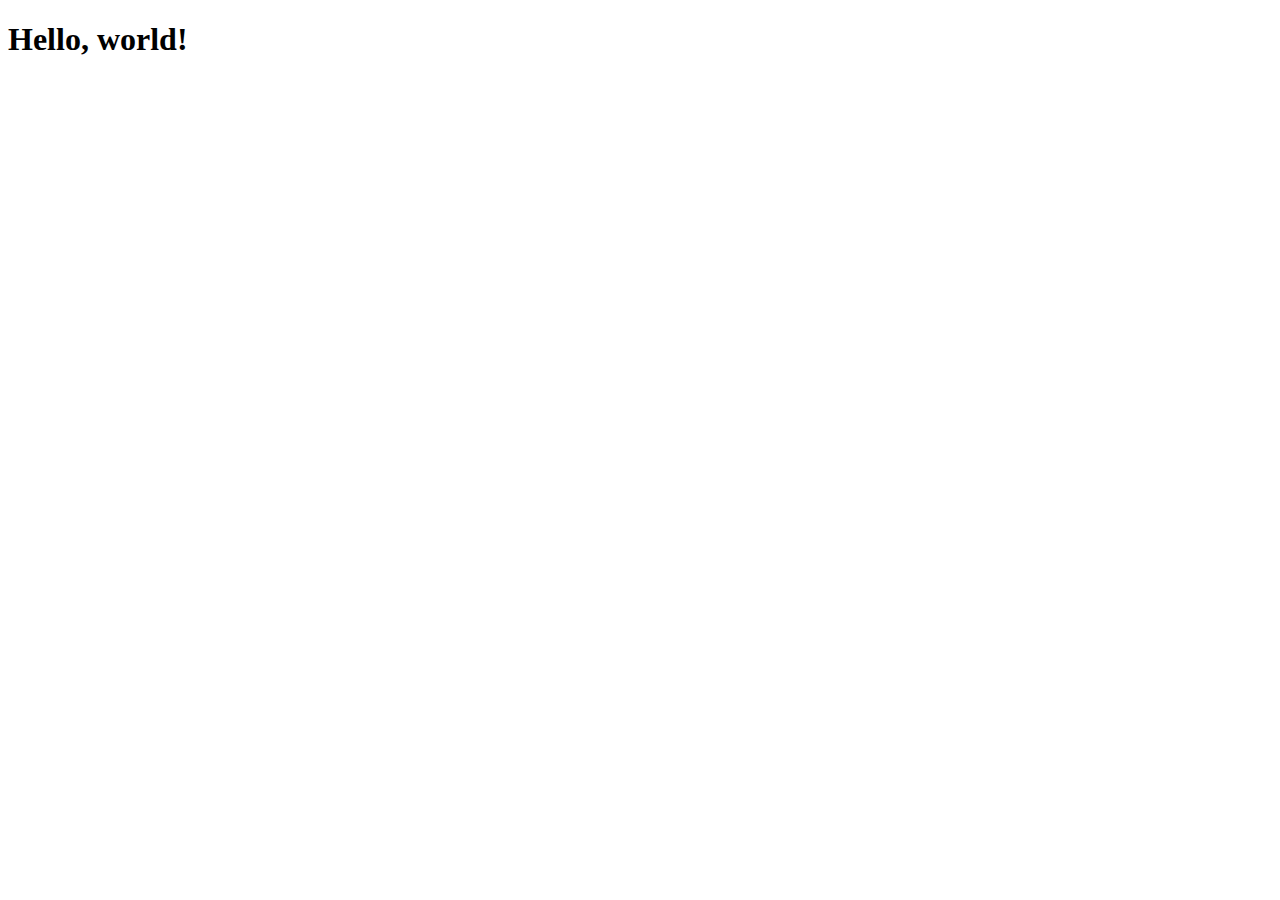
==== index.html @ a533c48c "code" ====
<!doctype html>
<html lang="en">
  <head>
    <meta charset="utf-8">
    <meta name="viewport" content="width=device-width, initial-scale=1">
    <title>Hello</title>
  </head>
  <body>
    <h1>Hello, world!</h1>
  </body>
</html>
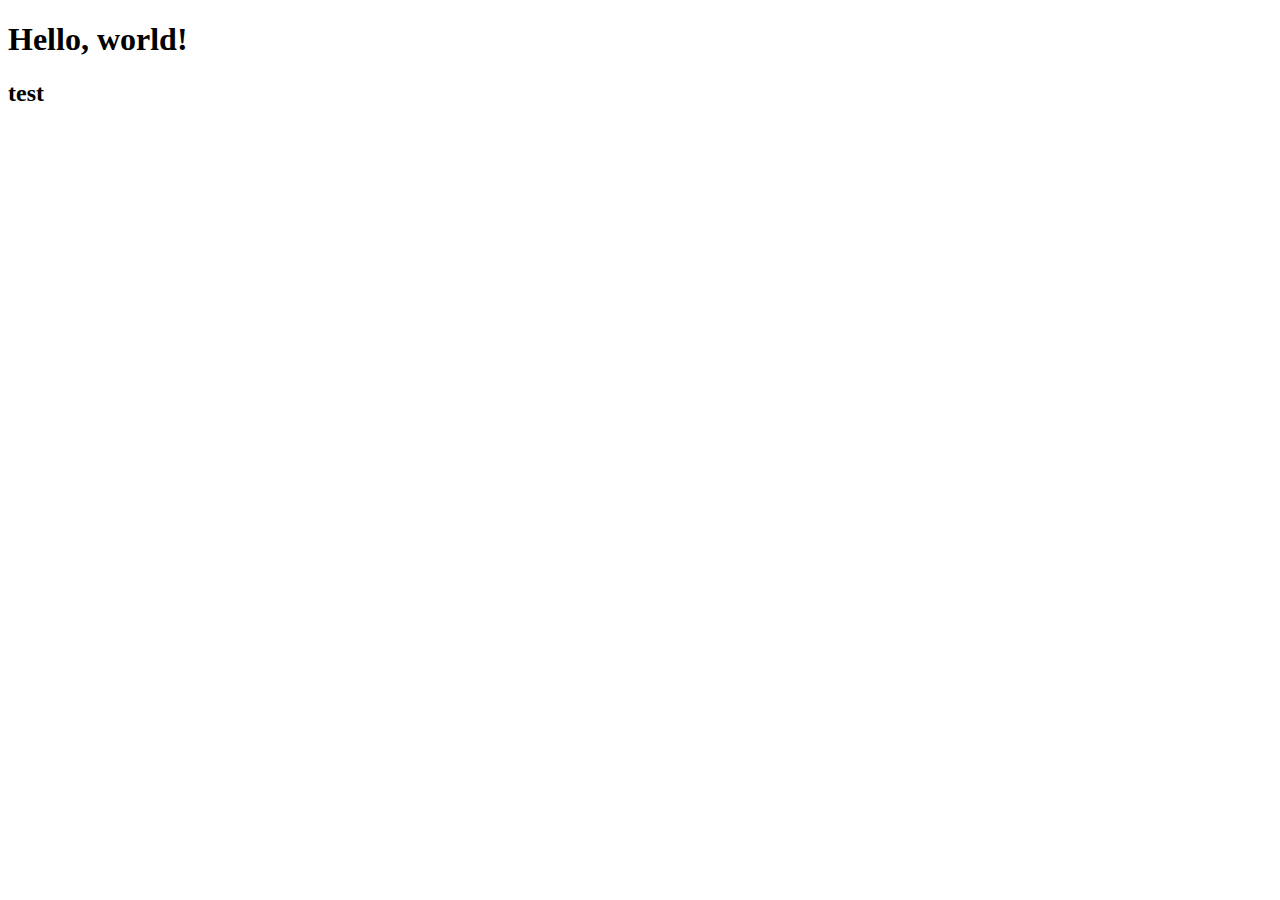
==== commit 1024c10b: "test" ====
--- a/index.html
+++ b/index.html
@@ -1,4 +1,4 @@
-<!doctype html>
+<!DOCTYPE html>
 <html lang="en">
   <head>
     <meta charset="utf-8">
@@ -7,5 +7,6 @@
   </head>
   <body>
     <h1>Hello, world!</h1>
+    <h2>test</h2>
   </body>
 </html>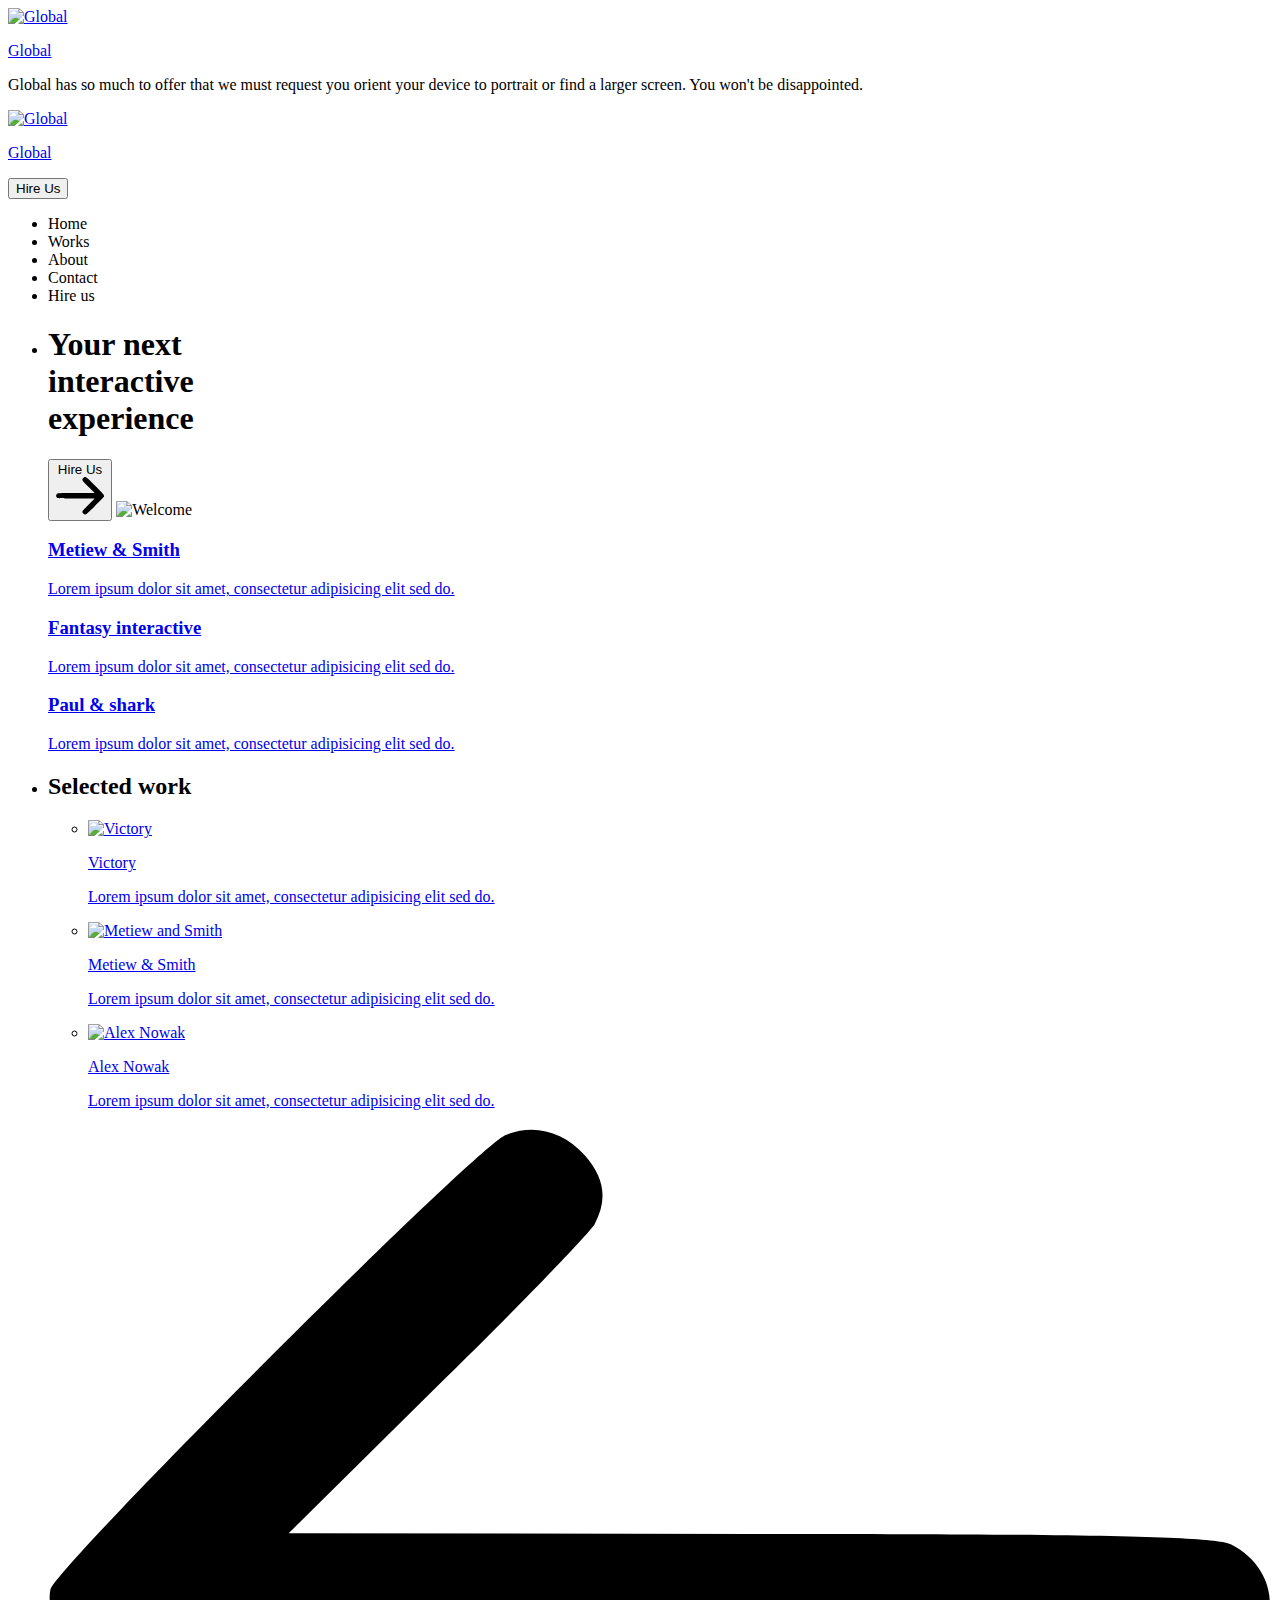
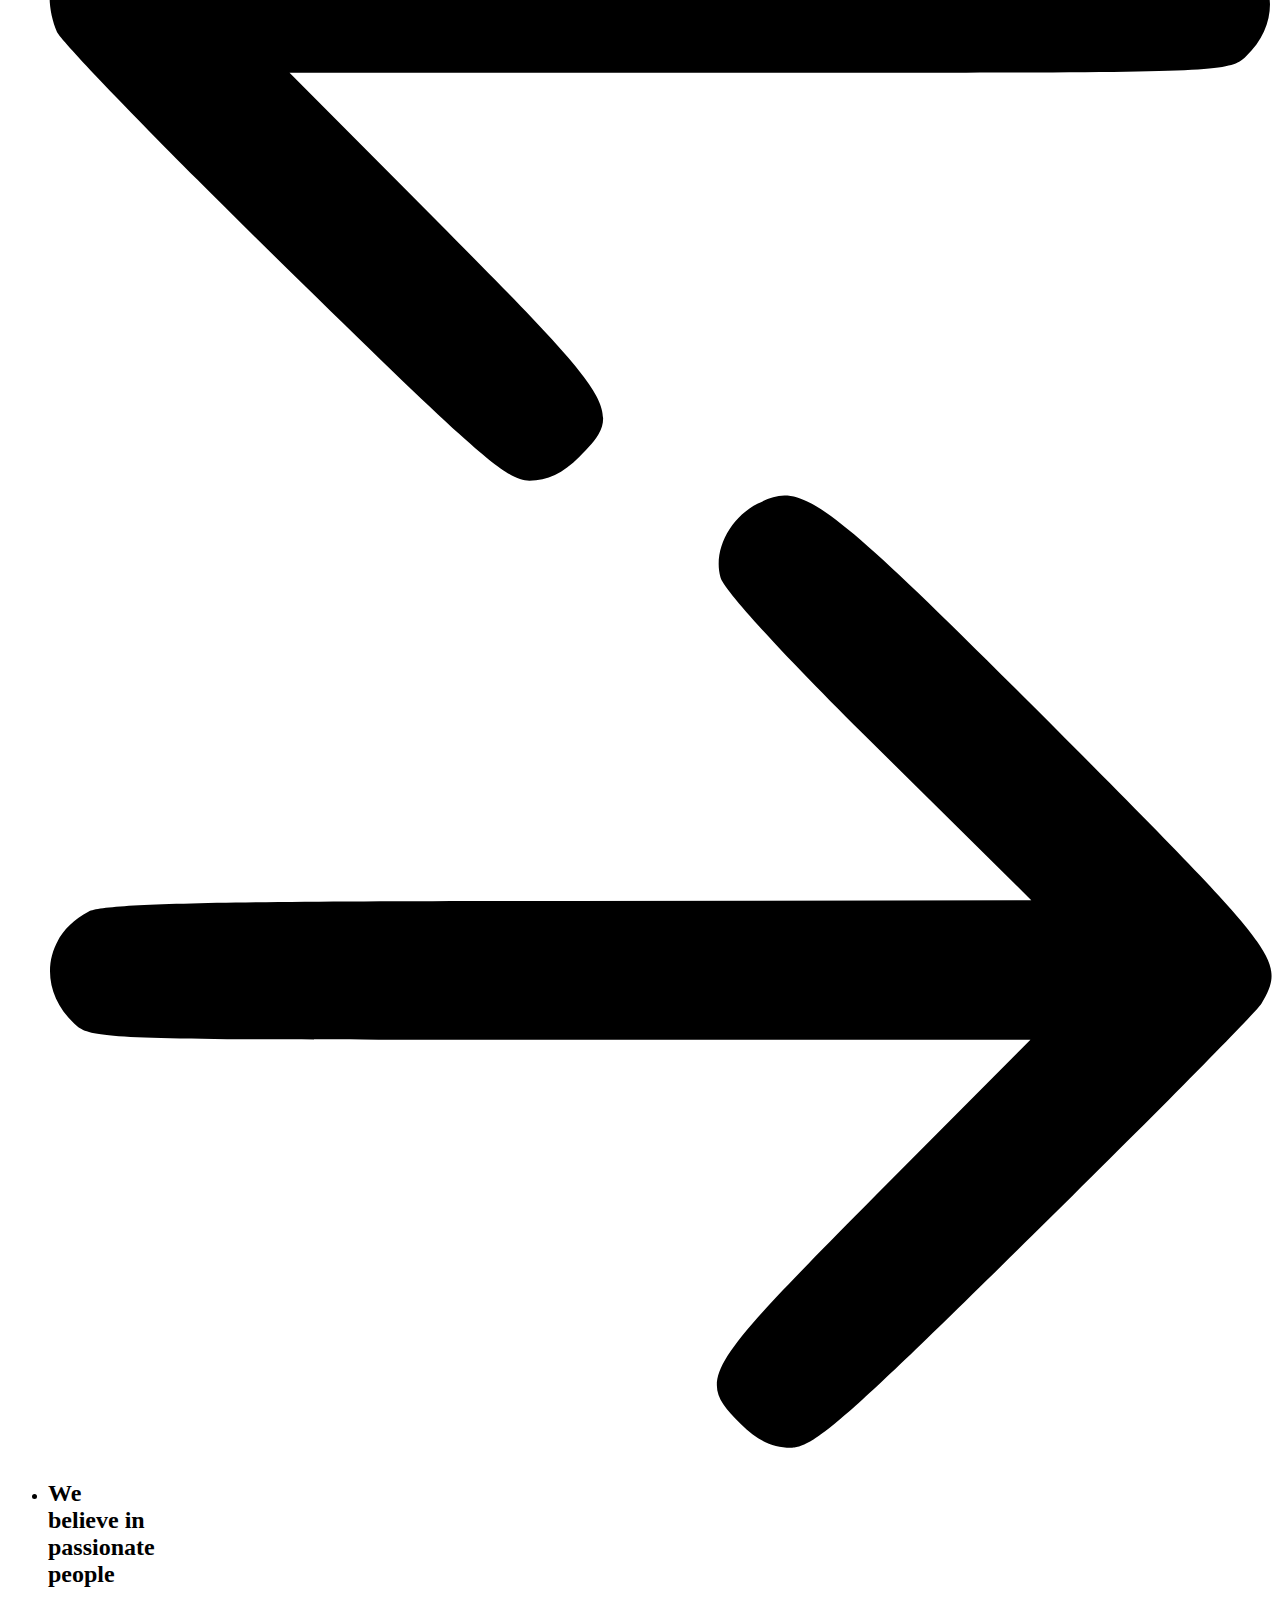
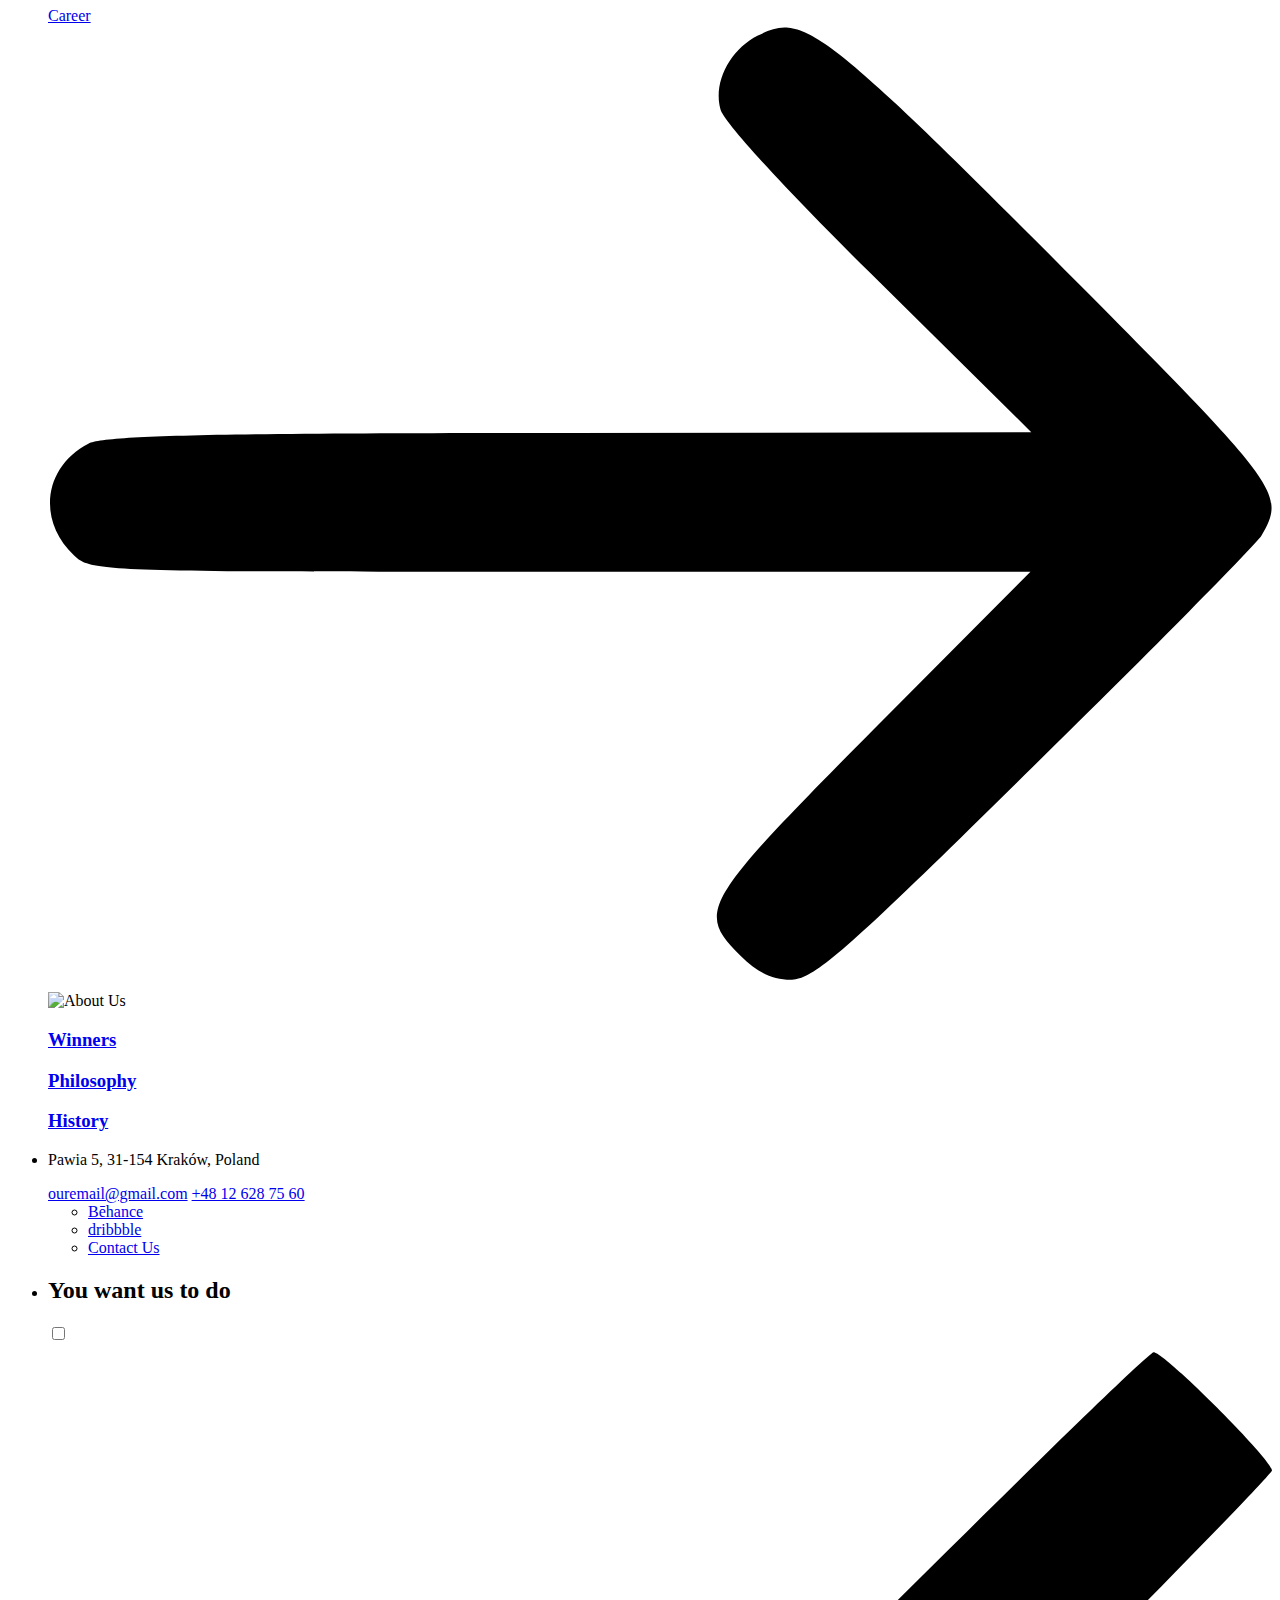
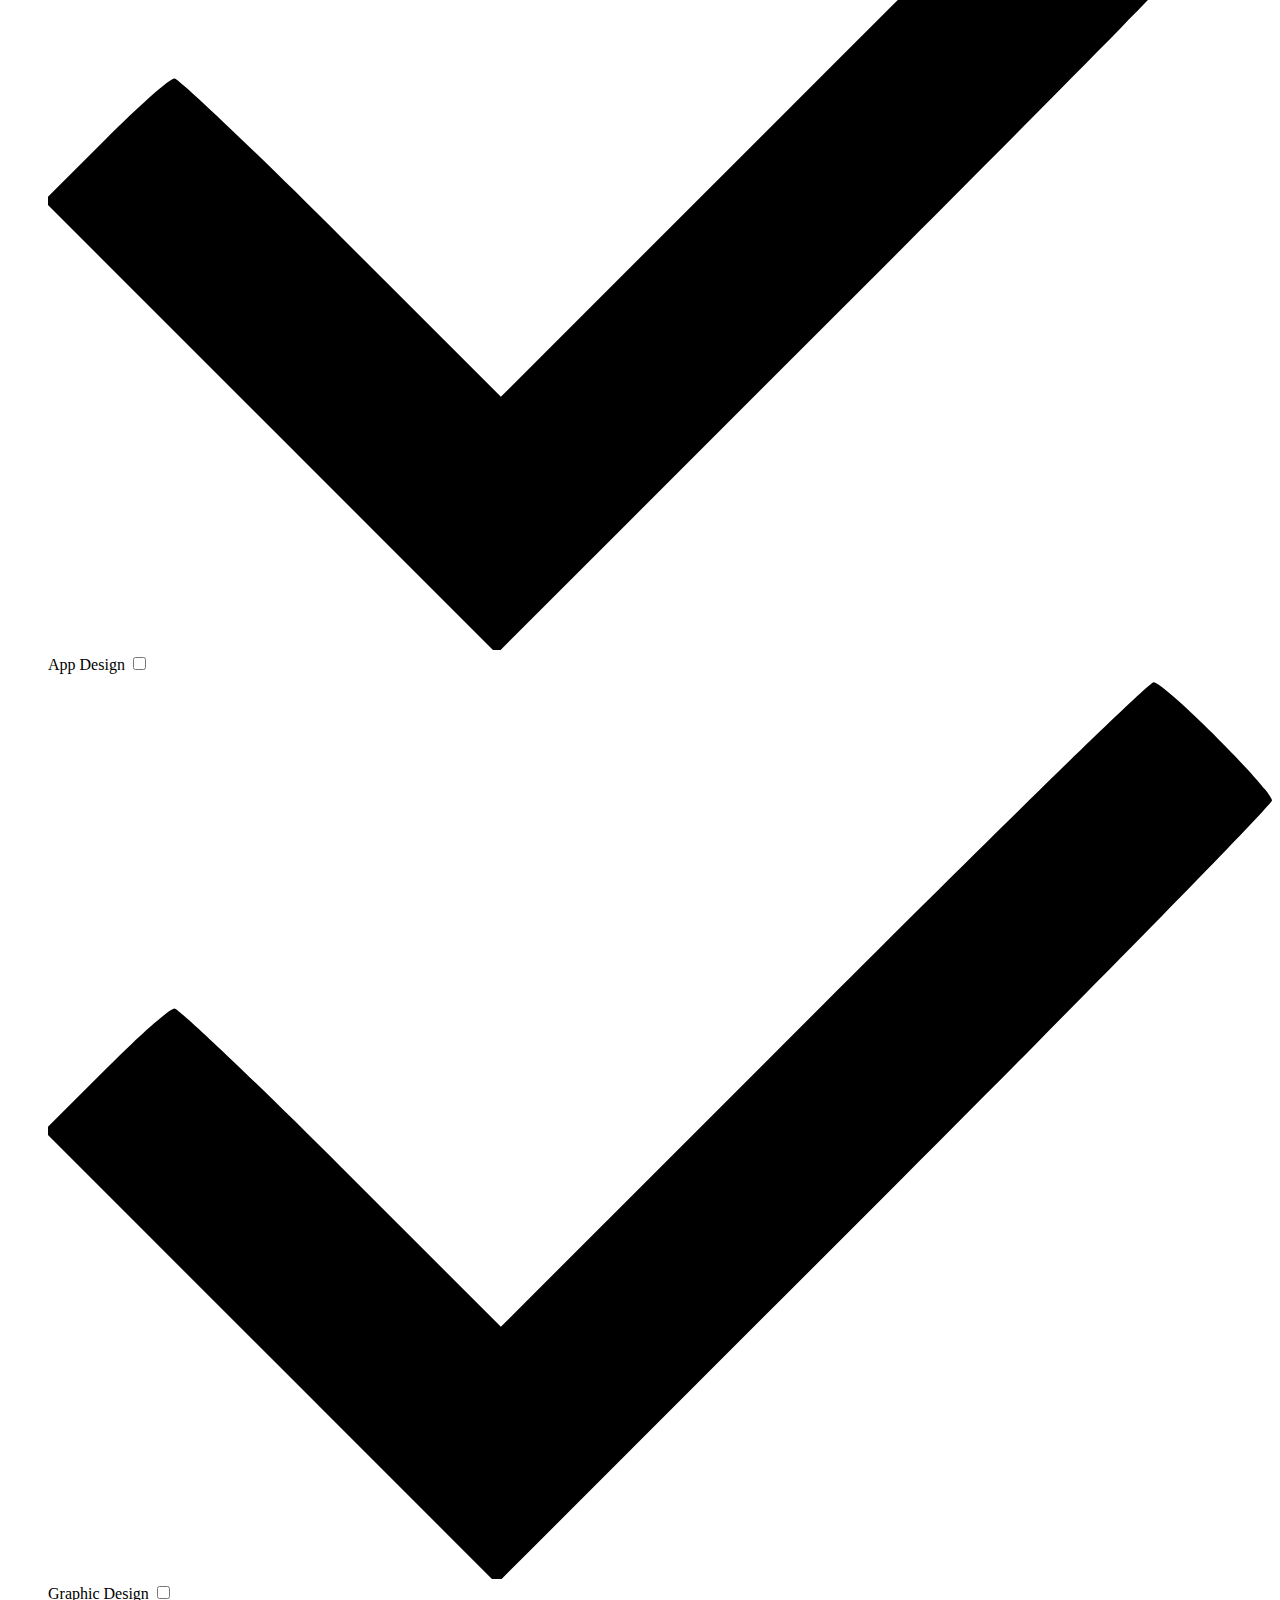
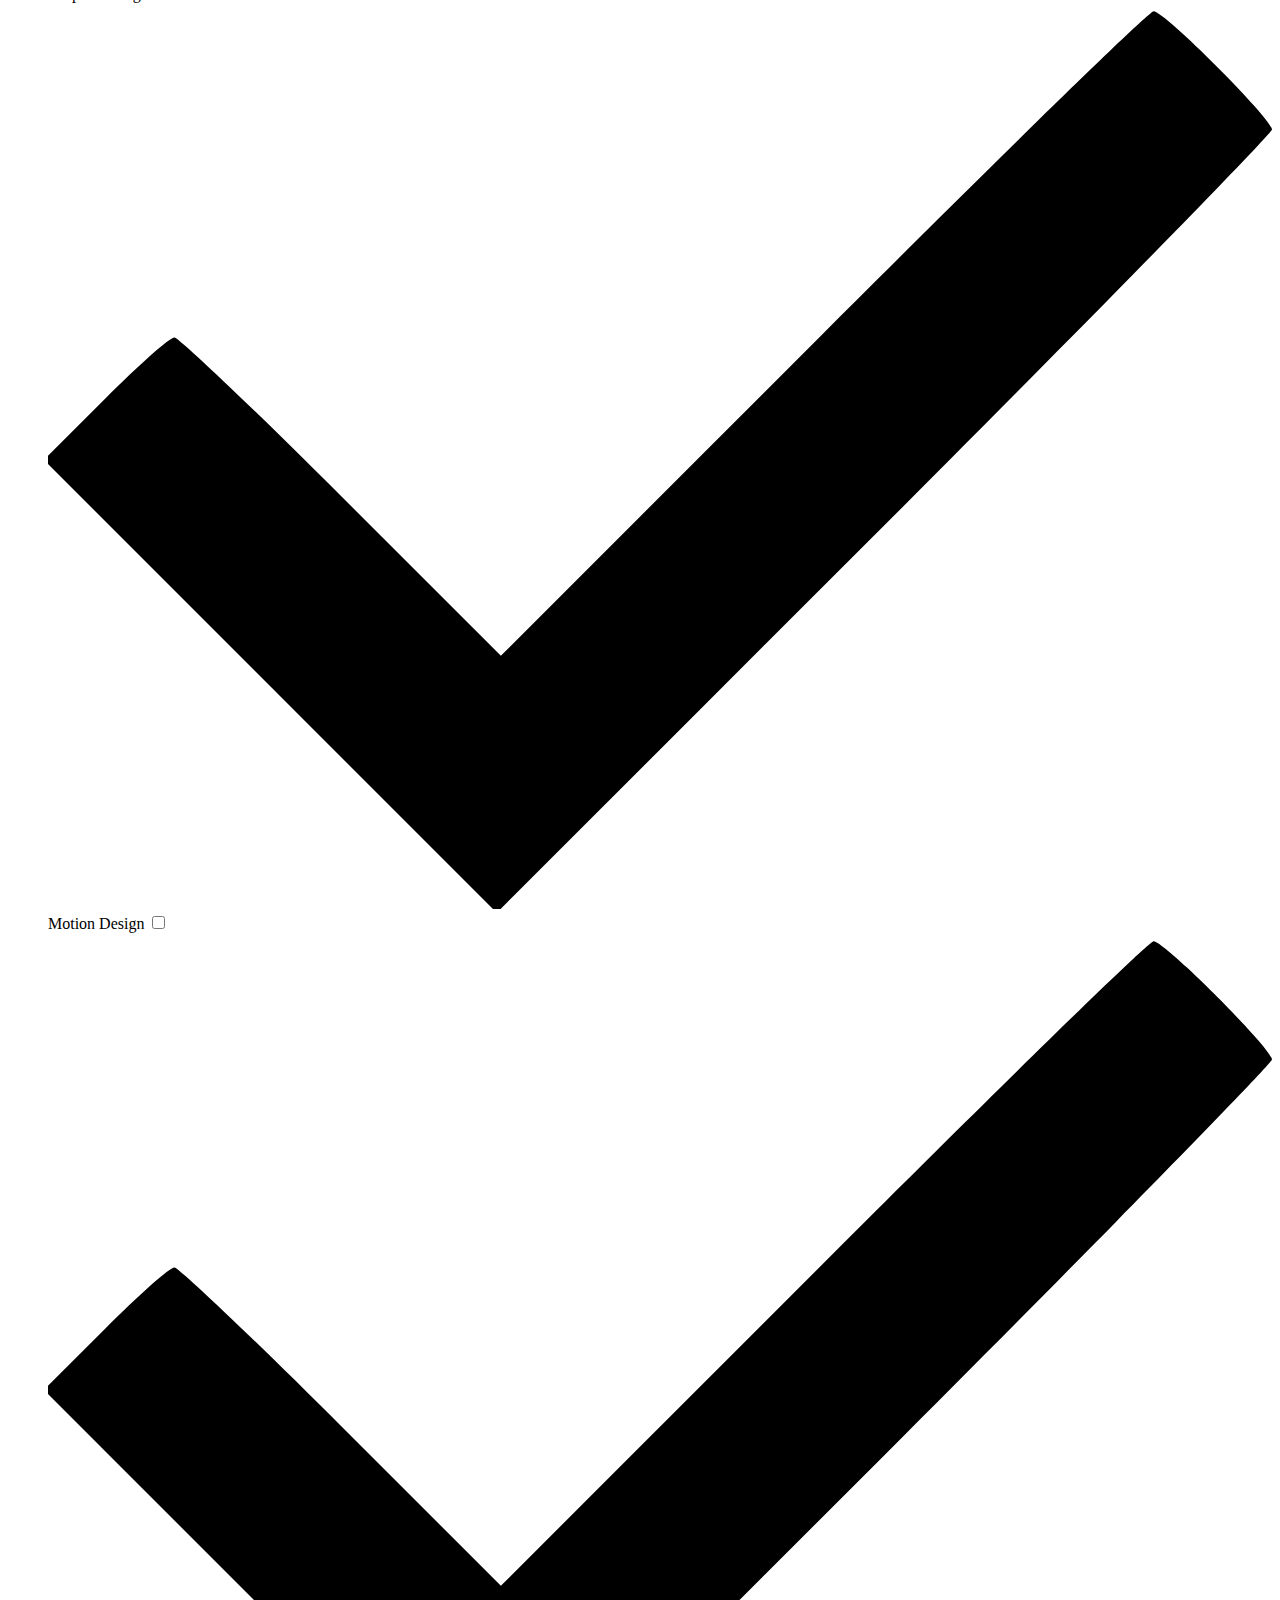
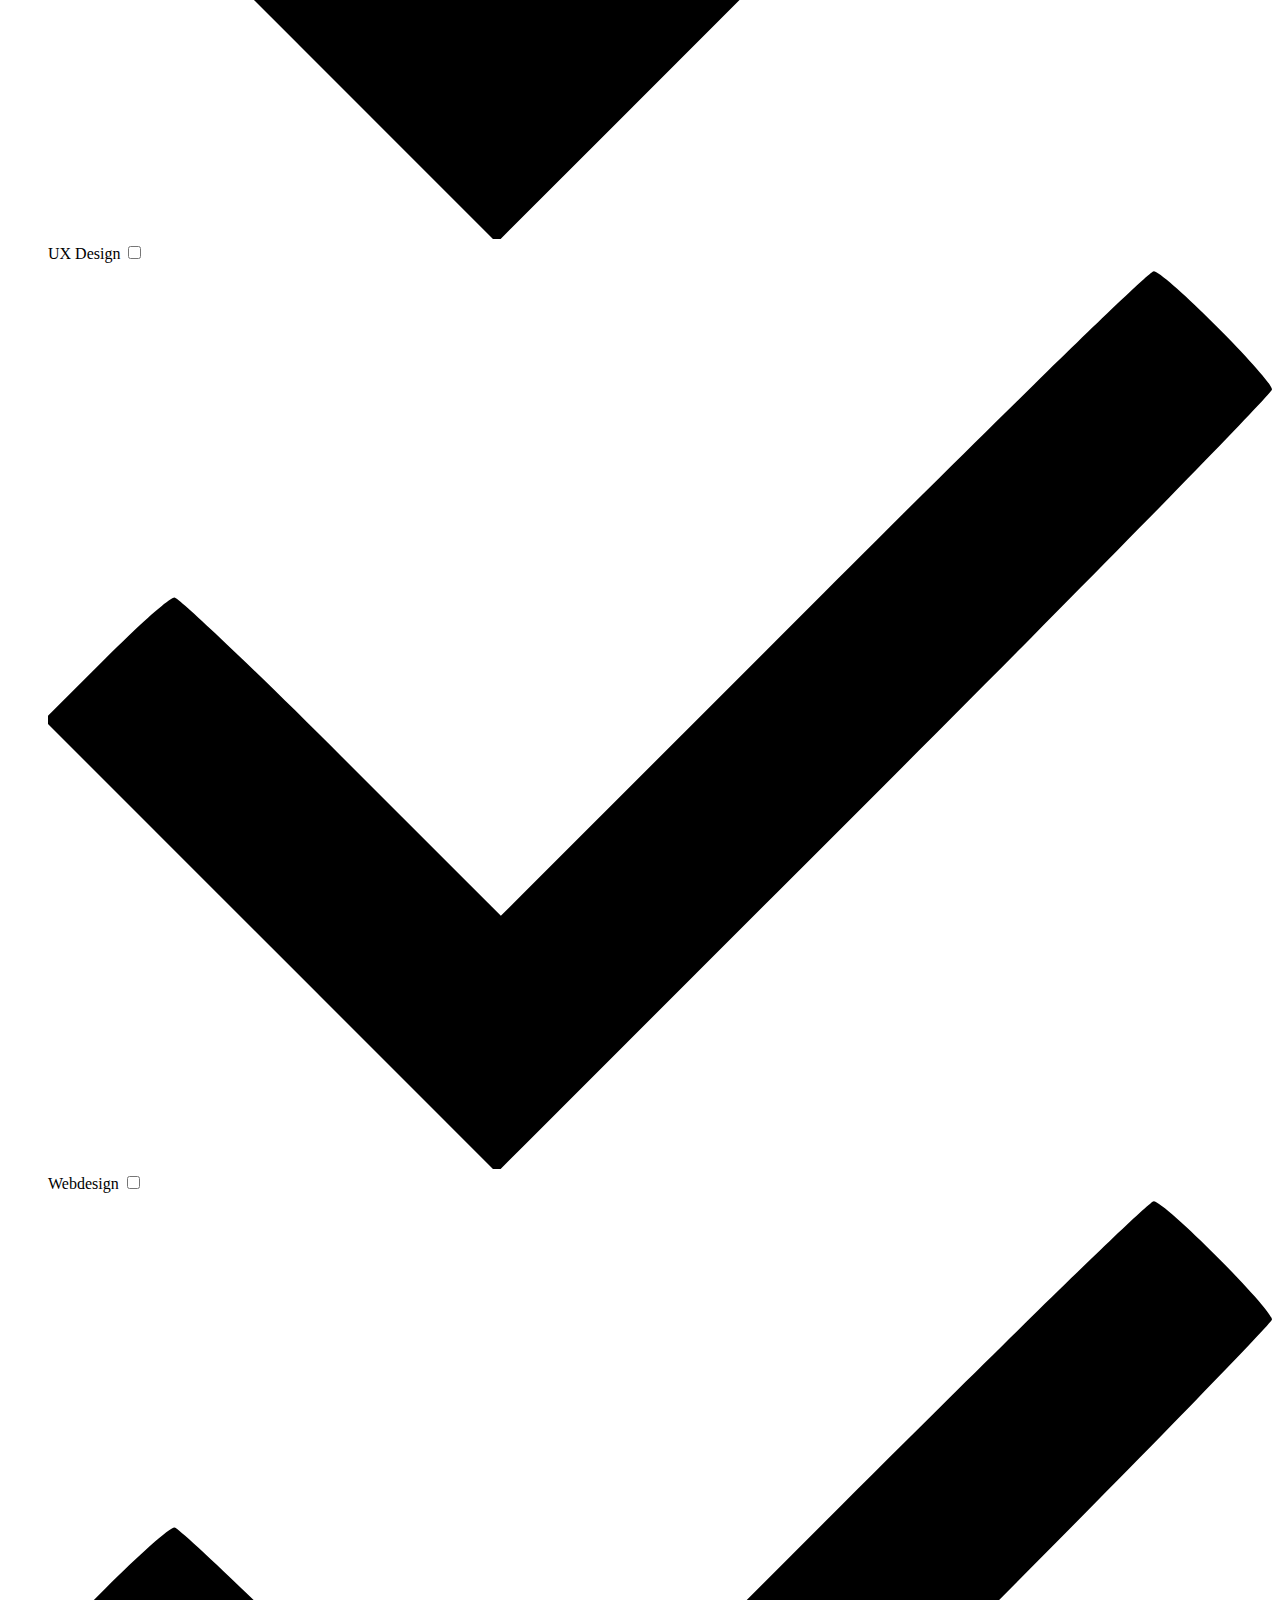
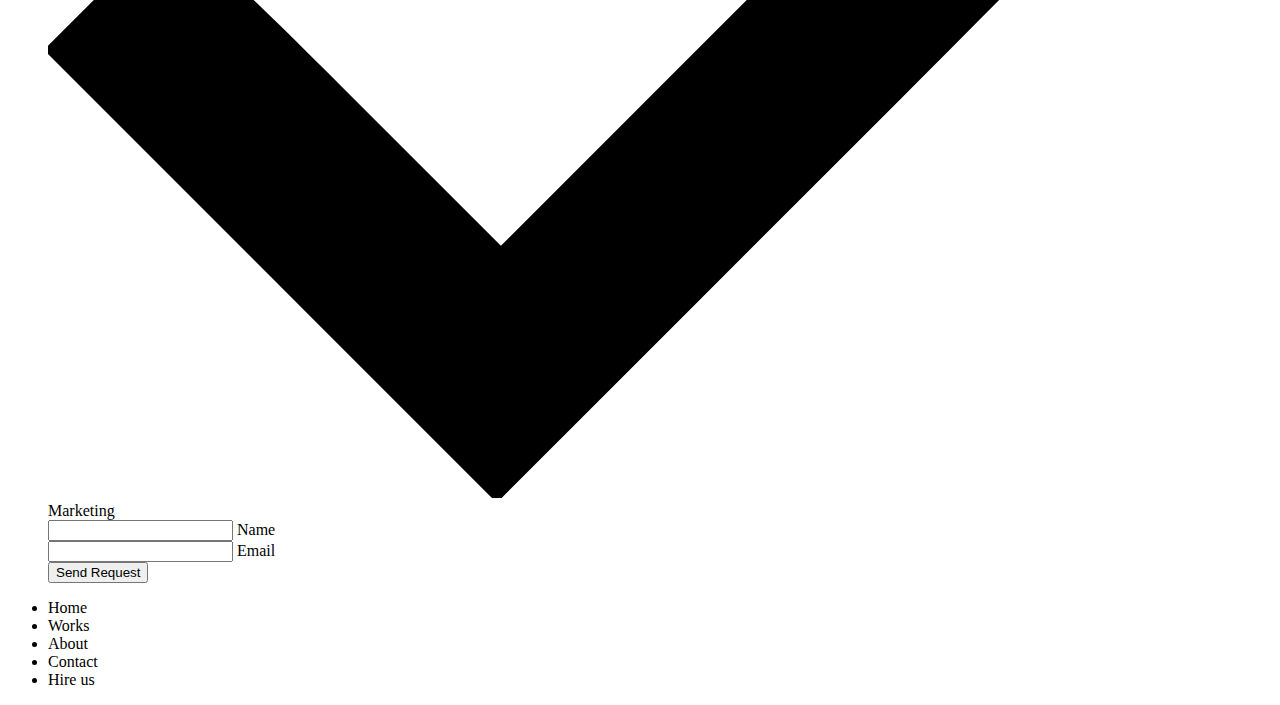
==== commit b142e386: "ui" ====
--- a/index.html
+++ b/index.html
@@ -1,12 +1,279 @@
 <!DOCTYPE html>
 <html lang="en">
-  <head>
-    <meta charset="utf-8">
-    <meta name="viewport" content="width=device-width, initial-scale=1">
-    <title>Hello</title>
-  </head>
-  <body>
-    <h1>Hello, world!</h1>
-    <h2>test</h2>
-  </body>
-</html>+<head>
+  <title>Global</title>
+  <meta charset="utf-8">
+  <meta name="viewport" content="width=device-width, initial-scale=1">
+  <meta http-equiv="X-UA-Compatible" content="IE=edge">
+  <meta name="description" content="HTML5 website template">
+  <meta name="keywords" content="global, template, html, sass, jquery">
+  <meta name="author" content="Bucky Maler">
+  <link rel="stylesheet" href="assets/css/main.css">
+</head>
+<body>
+
+<!-- notification for small viewports and landscape oriented smartphones -->
+<div class="device-notification">
+  <a class="device-notification--logo" href="#0">
+    <img src="assets/img/logo.png" alt="Global">
+    <p>Global</p>
+  </a>
+  <p class="device-notification--message">Global has so much to offer that we must request you orient your device to portrait or find a larger screen. You won't be disappointed.</p>
+</div>
+
+<div class="perspective effect-rotate-left">
+  <div class="container"><div class="outer-nav--return"></div>
+    <div id="viewport" class="l-viewport">
+      <div class="l-wrapper">
+        <header class="header">
+          <a class="header--logo" href="#0">
+            <img src="assets/img/logo.png" alt="Global">
+            <p>Global</p>
+          </a>
+          <button class="header--cta cta">Hire Us</button>
+          <div class="header--nav-toggle">
+            <span></span>
+          </div>
+        </header>
+        <nav class="l-side-nav">
+          <ul class="side-nav">
+            <li class="is-active"><span>Home</span></li>
+            <li><span>Works</span></li>
+            <li><span>About</span></li>
+            <li><span>Contact</span></li>
+            <li><span>Hire us</span></li>
+          </ul>
+        </nav>
+        <ul class="l-main-content main-content">
+          <li class="l-section section section--is-active">
+            <div class="intro">
+              <div class="intro--banner">
+                <h1>Your next<br>interactive<br>experience</h1>
+                <button class="cta">Hire Us
+                  <svg version="1.1" id="Layer_1" xmlns="http://www.w3.org/2000/svg" xmlns:xlink="http://www.w3.org/1999/xlink" x="0px" y="0px" viewBox="0 0 150 118" style="enable-background:new 0 0 150 118;" xml:space="preserve">
+                  <g transform="translate(0.000000,118.000000) scale(0.100000,-0.100000)">
+                    <path d="M870,1167c-34-17-55-57-46-90c3-15,81-100,194-211l187-185l-565-1c-431,0-571-3-590-13c-55-28-64-94-18-137c21-20,33-20,597-20h575l-192-193C800,103,794,94,849,39c20-20,39-29,61-29c28,0,63,30,298,262c147,144,272,271,279,282c30,51,23,60-219,304C947,1180,926,1196,870,1167z"/>
+                  </g>
+                  </svg>
+                  <span class="btn-background"></span>
+                </button>
+                <img src="assets/img/introduction-visual.png" alt="Welcome">
+              </div>
+              <div class="intro--options">
+                <a href="#0">
+                  <h3>Metiew &amp; Smith</h3>
+                  <p>Lorem ipsum dolor sit amet, consectetur adipisicing elit sed do.</p>
+                </a>
+                <a href="#0">
+                  <h3>Fantasy interactive</h3>
+                  <p>Lorem ipsum dolor sit amet, consectetur adipisicing elit sed do.</p>
+                </a>
+                <a href="#0">
+                  <h3>Paul &amp; shark</h3>
+                  <p>Lorem ipsum dolor sit amet, consectetur adipisicing elit sed do.</p>
+                </a>
+              </div>
+            </div>
+          </li>
+          <li class="l-section section">
+            <div class="work">
+              <h2>Selected work</h2>
+              <div class="work--lockup">
+                <ul class="slider">
+                  <li class="slider--item slider--item-left">
+                    <a href="#0">
+                      <div class="slider--item-image">
+                        <img src="assets/img/work-victory.jpg" alt="Victory">
+                      </div>
+                      <p class="slider--item-title">Victory</p>
+                      <p class="slider--item-description">Lorem ipsum dolor sit amet, consectetur adipisicing elit sed do.</p>
+                    </a>
+                  </li>
+                  <li class="slider--item slider--item-center">
+                    <a href="#0">
+                      <div class="slider--item-image">
+                        <img src="assets/img/work-metiew-smith.jpg" alt="Metiew and Smith">
+                      </div>
+                      <p class="slider--item-title">Metiew &amp; Smith</p>
+                      <p class="slider--item-description">Lorem ipsum dolor sit amet, consectetur adipisicing elit sed do.</p>
+                    </a>
+                  </li>
+                  <li class="slider--item slider--item-right">
+                    <a href="#0">
+                      <div class="slider--item-image">
+                        <img src="assets/img/work-alex-nowak.jpg" alt="Alex Nowak">
+                      </div>
+                      <p class="slider--item-title">Alex Nowak</p>
+                      <p class="slider--item-description">Lorem ipsum dolor sit amet, consectetur adipisicing elit sed do.</p>
+                    </a>
+                  </li>
+                </ul>
+                <div class="slider--prev">
+                  <svg version="1.1" id="Layer_1" xmlns="http://www.w3.org/2000/svg" xmlns:xlink="http://www.w3.org/1999/xlink" x="0px" y="0px"
+                  viewBox="0 0 150 118" style="enable-background:new 0 0 150 118;" xml:space="preserve">
+                  <g transform="translate(0.000000,118.000000) scale(0.100000,-0.100000)">
+                    <path d="M561,1169C525,1155,10,640,3,612c-3-13,1-36,8-52c8-15,134-145,281-289C527,41,562,10,590,10c22,0,41,9,61,29
+                    c55,55,49,64-163,278L296,510h575c564,0,576,0,597,20c46,43,37,109-18,137c-19,10-159,13-590,13l-565,1l182,180
+                    c101,99,187,188,193,199c16,30,12,57-12,84C631,1174,595,1183,561,1169z"/>
+                  </g>
+                  </svg>
+                </div>
+                <div class="slider--next">
+                  <svg version="1.1" id="Layer_1" xmlns="http://www.w3.org/2000/svg" xmlns:xlink="http://www.w3.org/1999/xlink" x="0px" y="0px" viewBox="0 0 150 118" style="enable-background:new 0 0 150 118;" xml:space="preserve">
+                  <g transform="translate(0.000000,118.000000) scale(0.100000,-0.100000)">
+                    <path d="M870,1167c-34-17-55-57-46-90c3-15,81-100,194-211l187-185l-565-1c-431,0-571-3-590-13c-55-28-64-94-18-137c21-20,33-20,597-20h575l-192-193C800,103,794,94,849,39c20-20,39-29,61-29c28,0,63,30,298,262c147,144,272,271,279,282c30,51,23,60-219,304C947,1180,926,1196,870,1167z"/>
+                  </g>
+                  </svg>
+                </div>
+              </div>
+            </div>
+          </li>
+          <li class="l-section section">
+            <div class="about">
+              <div class="about--banner">
+                <h2>We<br>believe in<br>passionate<br>people</h2>
+                <a href="#0">Career
+                  <span>
+                    <svg version="1.1" id="Layer_1" xmlns="http://www.w3.org/2000/svg" xmlns:xlink="http://www.w3.org/1999/xlink" x="0px" y="0px" viewBox="0 0 150 118" style="enable-background:new 0 0 150 118;" xml:space="preserve">
+                    <g transform="translate(0.000000,118.000000) scale(0.100000,-0.100000)">
+                      <path d="M870,1167c-34-17-55-57-46-90c3-15,81-100,194-211l187-185l-565-1c-431,0-571-3-590-13c-55-28-64-94-18-137c21-20,33-20,597-20h575l-192-193C800,103,794,94,849,39c20-20,39-29,61-29c28,0,63,30,298,262c147,144,272,271,279,282c30,51,23,60-219,304C947,1180,926,1196,870,1167z"/>
+                    </g>
+                    </svg>
+                  </span>
+                </a>
+                <img src="assets/img/about-visual.png" alt="About Us">
+              </div>
+              <div class="about--options">
+                <a href="#0">
+                  <h3>Winners</h3>
+                </a>
+                <a href="#0">
+                  <h3>Philosophy</h3>
+                </a>
+                <a href="#0">
+                  <h3>History</h3>
+                </a>
+              </div>
+            </div>
+          </li>
+          <li class="l-section section">
+            <div class="contact">
+              <div class="contact--lockup">
+                <div class="modal">
+                  <div class="modal--information">
+                    <p>Pawia 5, 31-154 Kraków, Poland</p>
+                    <a href="mailto:ouremail@gmail.com">ouremail@gmail.com</a>
+                    <a href="tel:+148126287560">+48 12 628 75 60</a>
+                  </div>
+                  <ul class="modal--options">
+                    <li><a href="#0">Bēhance</a></li>
+                    <li><a href="#0">dribbble</a></li>
+                    <li><a href="mailto:ouremail@gmail.com">Contact Us</a></li>
+                  </ul>
+                </div>
+              </div>
+            </div>
+          </li>
+          <li class="l-section section">
+            <div class="hire">
+              <h2>You want us to do</h2>
+              <!-- checkout formspree.io for easy form setup -->
+              <form class="work-request">
+                <div class="work-request--options">
+                  <span class="options-a">
+                    <input id="opt-1" type="checkbox" value="app design">
+                    <label for="opt-1">
+                      <svg version="1.1" id="Layer_1" xmlns="http://www.w3.org/2000/svg" xmlns:xlink="http://www.w3.org/1999/xlink" x="0px" y="0px"
+                      viewBox="0 0 150 111" style="enable-background:new 0 0 150 111;" xml:space="preserve">
+                      <g transform="translate(0.000000,111.000000) scale(0.100000,-0.100000)">
+                        <path d="M950,705L555,310L360,505C253,612,160,700,155,700c-6,0-44-34-85-75l-75-75l278-278L550-5l475,475c261,261,475,480,475,485c0,13-132,145-145,145C1349,1100,1167,922,950,705z"/>
+                      </g>
+                      </svg>
+                      App Design
+                    </label>
+                    <input id="opt-2" type="checkbox" value="graphic design">
+                    <label for="opt-2">
+                      <svg version="1.1" id="Layer_1" xmlns="http://www.w3.org/2000/svg" xmlns:xlink="http://www.w3.org/1999/xlink" x="0px" y="0px"
+                      viewBox="0 0 150 111" style="enable-background:new 0 0 150 111;" xml:space="preserve">
+                      <g transform="translate(0.000000,111.000000) scale(0.100000,-0.100000)">
+                        <path d="M950,705L555,310L360,505C253,612,160,700,155,700c-6,0-44-34-85-75l-75-75l278-278L550-5l475,475c261,261,475,480,475,485c0,13-132,145-145,145C1349,1100,1167,922,950,705z"/>
+                      </g>
+                      </svg>
+                      Graphic Design
+                    </label>
+                    <input id="opt-3" type="checkbox" value="motion design">
+                    <label for="opt-3">
+                      <svg version="1.1" id="Layer_1" xmlns="http://www.w3.org/2000/svg" xmlns:xlink="http://www.w3.org/1999/xlink" x="0px" y="0px"
+                      viewBox="0 0 150 111" style="enable-background:new 0 0 150 111;" xml:space="preserve">
+                      <g transform="translate(0.000000,111.000000) scale(0.100000,-0.100000)">
+                        <path d="M950,705L555,310L360,505C253,612,160,700,155,700c-6,0-44-34-85-75l-75-75l278-278L550-5l475,475c261,261,475,480,475,485c0,13-132,145-145,145C1349,1100,1167,922,950,705z"/>
+                      </g>
+                      </svg>
+                      Motion Design
+                    </label>
+                  </span>
+                  <span class="options-b">
+                    <input id="opt-4" type="checkbox" value="ux design">
+                    <label for="opt-4">
+                      <svg version="1.1" id="Layer_1" xmlns="http://www.w3.org/2000/svg" xmlns:xlink="http://www.w3.org/1999/xlink" x="0px" y="0px"
+                      viewBox="0 0 150 111" style="enable-background:new 0 0 150 111;" xml:space="preserve">
+                      <g transform="translate(0.000000,111.000000) scale(0.100000,-0.100000)">
+                        <path d="M950,705L555,310L360,505C253,612,160,700,155,700c-6,0-44-34-85-75l-75-75l278-278L550-5l475,475c261,261,475,480,475,485c0,13-132,145-145,145C1349,1100,1167,922,950,705z"/>
+                      </g>
+                      </svg>
+                      UX Design
+                    </label>
+                    <input id="opt-5" type="checkbox" value="webdesign">
+                    <label for="opt-5">
+                      <svg version="1.1" id="Layer_1" xmlns="http://www.w3.org/2000/svg" xmlns:xlink="http://www.w3.org/1999/xlink" x="0px" y="0px"
+                      viewBox="0 0 150 111" style="enable-background:new 0 0 150 111;" xml:space="preserve">
+                      <g transform="translate(0.000000,111.000000) scale(0.100000,-0.100000)">
+                        <path d="M950,705L555,310L360,505C253,612,160,700,155,700c-6,0-44-34-85-75l-75-75l278-278L550-5l475,475c261,261,475,480,475,485c0,13-132,145-145,145C1349,1100,1167,922,950,705z"/>
+                      </g>
+                      </svg>
+                      Webdesign
+                    </label>
+                    <input id="opt-6" type="checkbox" value="marketing">
+                    <label for="opt-6">
+                      <svg version="1.1" id="Layer_1" xmlns="http://www.w3.org/2000/svg" xmlns:xlink="http://www.w3.org/1999/xlink" x="0px" y="0px"
+                      viewBox="0 0 150 111" style="enable-background:new 0 0 150 111;" xml:space="preserve">
+                      <g transform="translate(0.000000,111.000000) scale(0.100000,-0.100000)">
+                        <path d="M950,705L555,310L360,505C253,612,160,700,155,700c-6,0-44-34-85-75l-75-75l278-278L550-5l475,475c261,261,475,480,475,485c0,13-132,145-145,145C1349,1100,1167,922,950,705z"/>
+                      </g>
+                      </svg>
+                      Marketing
+                    </label>
+                  </span>
+                </div>
+                <div class="work-request--information">
+                  <div class="information-name">
+                    <input id="name" type="text" spellcheck="false">
+                    <label for="name">Name</label>
+                  </div>
+                  <div class="information-email">
+                    <input id="email" type="email" spellcheck="false">
+                    <label for="email">Email</label>
+                  </div>
+                </div>
+                <input type="submit" value="Send Request">
+              </form>
+            </div>
+          </li>
+        </ul>
+      </div>
+    </div>
+  </div>
+  <ul class="outer-nav">
+    <li class="is-active">Home</li>
+    <li>Works</li>
+    <li>About</li>
+    <li>Contact</li>
+    <li>Hire us</li>
+  </ul>
+</div>
+
+<script src="https://ajax.googleapis.com/ajax/libs/jquery/2.2.4/jquery.min.js"></script>
+<script>window.jQuery || document.write('<script src="assets/js/vendor/jquery-2.2.4.min.js"><\/script>')</script>
+<script src="assets/js/functions-min.js"></script>
+</body>
+</html>
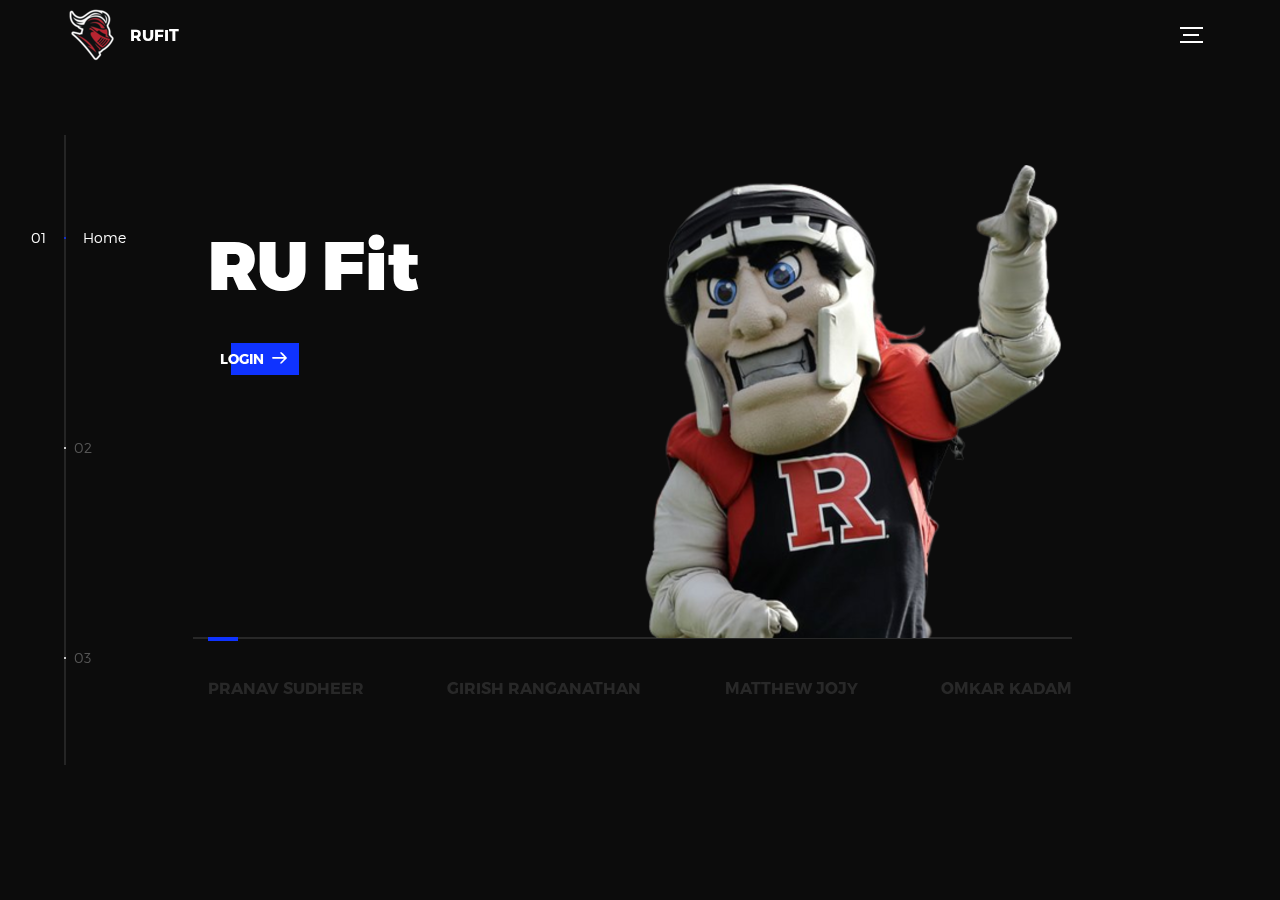
==== commit b425b788: "pranavpart" ====
--- a/index.html
+++ b/index.html
@@ -1,7 +1,8 @@
 <!DOCTYPE html>
 <html lang="en">
 <head>
-  <title>Global</title>
+  <title>RUFit</title>
+  <link rel="icon" type="image/png" href="assets/img/logo.png">
   <meta charset="utf-8">
   <meta name="viewport" content="width=device-width, initial-scale=1">
   <meta http-equiv="X-UA-Compatible" content="IE=edge">
@@ -15,10 +16,10 @@
 <!-- notification for small viewports and landscape oriented smartphones -->
 <div class="device-notification">
   <a class="device-notification--logo" href="#0">
-    <img src="assets/img/logo.png" alt="Global">
-    <p>Global</p>
+    <img src="assets/img/logo.png" alt="RUFit">
+    <p>RUFit</p>
   </a>
-  <p class="device-notification--message">Global has so much to offer that we must request you orient your device to portrait or find a larger screen. You won't be disappointed.</p>
+  
 </div>
 
 <div class="perspective effect-rotate-left">
@@ -28,9 +29,9 @@
         <header class="header">
           <a class="header--logo" href="#0">
             <img src="assets/img/logo.png" alt="Global">
-            <p>Global</p>
+            <p>RUFit</p>
           </a>
-          <button class="header--cta cta">Hire Us</button>
+          <button class="header--cta cta" onclick="window.location.href = 'login.html';">Login</button>
           <div class="header--nav-toggle">
             <span></span>
           </div>
@@ -38,18 +39,16 @@
         <nav class="l-side-nav">
           <ul class="side-nav">
             <li class="is-active"><span>Home</span></li>
-            <li><span>Works</span></li>
-            <li><span>About</span></li>
-            <li><span>Contact</span></li>
-            <li><span>Hire us</span></li>
+            <li><span>Crowdmeter</span></li>
+            <li><span>Queues</span></li>
           </ul>
         </nav>
         <ul class="l-main-content main-content">
           <li class="l-section section section--is-active">
             <div class="intro">
               <div class="intro--banner">
-                <h1>Your next<br>interactive<br>experience</h1>
-                <button class="cta">Hire Us
+                <h1>RU Fit</h1>
+                <button class="cta" onclick="window.location.href = 'login.html';">Login
                   <svg version="1.1" id="Layer_1" xmlns="http://www.w3.org/2000/svg" xmlns:xlink="http://www.w3.org/1999/xlink" x="0px" y="0px" viewBox="0 0 150 118" style="enable-background:new 0 0 150 118;" xml:space="preserve">
                   <g transform="translate(0.000000,118.000000) scale(0.100000,-0.100000)">
                     <path d="M870,1167c-34-17-55-57-46-90c3-15,81-100,194-211l187-185l-565-1c-431,0-571-3-590-13c-55-28-64-94-18-137c21-20,33-20,597-20h575l-192-193C800,103,794,94,849,39c20-20,39-29,61-29c28,0,63,30,298,262c147,144,272,271,279,282c30,51,23,60-219,304C947,1180,926,1196,870,1167z"/>
@@ -57,54 +56,63 @@
                   </svg>
                   <span class="btn-background"></span>
                 </button>
-                <img src="assets/img/introduction-visual.png" alt="Welcome">
+                <img src="assets/img/mascot.png" alt="Welcome">
               </div>
               <div class="intro--options">
                 <a href="#0">
-                  <h3>Metiew &amp; Smith</h3>
-                  <p>Lorem ipsum dolor sit amet, consectetur adipisicing elit sed do.</p>
-                </a>
-                <a href="#0">
-                  <h3>Fantasy interactive</h3>
-                  <p>Lorem ipsum dolor sit amet, consectetur adipisicing elit sed do.</p>
-                </a>
-                <a href="#0">
-                  <h3>Paul &amp; shark</h3>
-                  <p>Lorem ipsum dolor sit amet, consectetur adipisicing elit sed do.</p>
+                  <h3>Pranav Sudheer</h3>
+                </a>
+                <a href="#0">
+                  <h3>Girish Ranganathan</h3>
+                </a>
+                <a href="#0">
+                  <h3>Matthew Jojy</h3>
+                </a>
+                <a href="#0">
+                  <h3>Omkar Kadam</h3>
                 </a>
               </div>
             </div>
           </li>
           <li class="l-section section">
             <div class="work">
-              <h2>Selected work</h2>
+              <h2>Select Gym</h2>
               <div class="work--lockup">
                 <ul class="slider">
                   <li class="slider--item slider--item-left">
                     <a href="#0">
                       <div class="slider--item-image">
-                        <img src="assets/img/work-victory.jpg" alt="Victory">
-                      </div>
-                      <p class="slider--item-title">Victory</p>
-                      <p class="slider--item-description">Lorem ipsum dolor sit amet, consectetur adipisicing elit sed do.</p>
+                        <img src="assets/img/werblin.jpg" alt="Victory">
+                      </div>
+                      <p class="slider--item-title">Werblin</p>
+                      <p class="slider--item-description">Crowdmeter: </p>
                     </a>
                   </li>
                   <li class="slider--item slider--item-center">
                     <a href="#0">
                       <div class="slider--item-image">
-                        <img src="assets/img/work-metiew-smith.jpg" alt="Metiew and Smith">
-                      </div>
-                      <p class="slider--item-title">Metiew &amp; Smith</p>
-                      <p class="slider--item-description">Lorem ipsum dolor sit amet, consectetur adipisicing elit sed do.</p>
+                        <img src="assets/img/cagym.jpg" alt="Metiew and Smith">
+                      </div>
+                      <p class="slider--item-title">College Avenue</p>
+                      <p class="slider--item-description">Crowdmeter: </p>
                     </a>
                   </li>
                   <li class="slider--item slider--item-right">
                     <a href="#0">
                       <div class="slider--item-image">
-                        <img src="assets/img/work-alex-nowak.jpg" alt="Alex Nowak">
-                      </div>
-                      <p class="slider--item-title">Alex Nowak</p>
-                      <p class="slider--item-description">Lorem ipsum dolor sit amet, consectetur adipisicing elit sed do.</p>
+                        <img src="assets/img/livigym.jpg" alt="Alex Nowak">
+                      </div>
+                      <p class="slider--item-title">Livingston</p>
+                      <p class="slider--item-description">Crowdmeter: </p>
+                    </a>
+                  </li>
+                  <li class="slider--item slider--item-right">
+                    <a href="#0">
+                      <div class="slider--item-image">
+                        <img src="assets/img/cook.jpg" alt="Alex Nowak">
+                      </div>
+                      <p class="slider--item-title">Cook/Doug</p>
+                      <p class="slider--item-description">Crowdmeter: </p>
                     </a>
                   </li>
                 </ul>
@@ -129,146 +137,150 @@
             </div>
           </li>
           <li class="l-section section">
-            <div class="about">
-              <div class="about--banner">
-                <h2>We<br>believe in<br>passionate<br>people</h2>
-                <a href="#0">Career
-                  <span>
-                    <svg version="1.1" id="Layer_1" xmlns="http://www.w3.org/2000/svg" xmlns:xlink="http://www.w3.org/1999/xlink" x="0px" y="0px" viewBox="0 0 150 118" style="enable-background:new 0 0 150 118;" xml:space="preserve">
-                    <g transform="translate(0.000000,118.000000) scale(0.100000,-0.100000)">
-                      <path d="M870,1167c-34-17-55-57-46-90c3-15,81-100,194-211l187-185l-565-1c-431,0-571-3-590-13c-55-28-64-94-18-137c21-20,33-20,597-20h575l-192-193C800,103,794,94,849,39c20-20,39-29,61-29c28,0,63,30,298,262c147,144,272,271,279,282c30,51,23,60-219,304C947,1180,926,1196,870,1167z"/>
-                    </g>
-                    </svg>
-                  </span>
-                </a>
-                <img src="assets/img/about-visual.png" alt="About Us">
-              </div>
-              <div class="about--options">
-                <a href="#0">
-                  <h3>Winners</h3>
-                </a>
-                <a href="#0">
-                  <h3>Philosophy</h3>
-                </a>
-                <a href="#0">
-                  <h3>History</h3>
-                </a>
-              </div>
-            </div>
-          </li>
-          <li class="l-section section">
-            <div class="contact">
-              <div class="contact--lockup">
-                <div class="modal">
-                  <div class="modal--information">
-                    <p>Pawia 5, 31-154 Kraków, Poland</p>
-                    <a href="mailto:ouremail@gmail.com">ouremail@gmail.com</a>
-                    <a href="tel:+148126287560">+48 12 628 75 60</a>
-                  </div>
-                  <ul class="modal--options">
-                    <li><a href="#0">Bēhance</a></li>
-                    <li><a href="#0">dribbble</a></li>
-                    <li><a href="mailto:ouremail@gmail.com">Contact Us</a></li>
-                  </ul>
-                </div>
-              </div>
-            </div>
-          </li>
-          <li class="l-section section">
-            <div class="hire">
-              <h2>You want us to do</h2>
-              <!-- checkout formspree.io for easy form setup -->
-              <form class="work-request">
-                <div class="work-request--options">
-                  <span class="options-a">
-                    <input id="opt-1" type="checkbox" value="app design">
-                    <label for="opt-1">
-                      <svg version="1.1" id="Layer_1" xmlns="http://www.w3.org/2000/svg" xmlns:xlink="http://www.w3.org/1999/xlink" x="0px" y="0px"
-                      viewBox="0 0 150 111" style="enable-background:new 0 0 150 111;" xml:space="preserve">
-                      <g transform="translate(0.000000,111.000000) scale(0.100000,-0.100000)">
-                        <path d="M950,705L555,310L360,505C253,612,160,700,155,700c-6,0-44-34-85-75l-75-75l278-278L550-5l475,475c261,261,475,480,475,485c0,13-132,145-145,145C1349,1100,1167,922,950,705z"/>
-                      </g>
-                      </svg>
-                      App Design
-                    </label>
-                    <input id="opt-2" type="checkbox" value="graphic design">
-                    <label for="opt-2">
-                      <svg version="1.1" id="Layer_1" xmlns="http://www.w3.org/2000/svg" xmlns:xlink="http://www.w3.org/1999/xlink" x="0px" y="0px"
-                      viewBox="0 0 150 111" style="enable-background:new 0 0 150 111;" xml:space="preserve">
-                      <g transform="translate(0.000000,111.000000) scale(0.100000,-0.100000)">
-                        <path d="M950,705L555,310L360,505C253,612,160,700,155,700c-6,0-44-34-85-75l-75-75l278-278L550-5l475,475c261,261,475,480,475,485c0,13-132,145-145,145C1349,1100,1167,922,950,705z"/>
-                      </g>
-                      </svg>
-                      Graphic Design
-                    </label>
-                    <input id="opt-3" type="checkbox" value="motion design">
-                    <label for="opt-3">
-                      <svg version="1.1" id="Layer_1" xmlns="http://www.w3.org/2000/svg" xmlns:xlink="http://www.w3.org/1999/xlink" x="0px" y="0px"
-                      viewBox="0 0 150 111" style="enable-background:new 0 0 150 111;" xml:space="preserve">
-                      <g transform="translate(0.000000,111.000000) scale(0.100000,-0.100000)">
-                        <path d="M950,705L555,310L360,505C253,612,160,700,155,700c-6,0-44-34-85-75l-75-75l278-278L550-5l475,475c261,261,475,480,475,485c0,13-132,145-145,145C1349,1100,1167,922,950,705z"/>
-                      </g>
-                      </svg>
-                      Motion Design
-                    </label>
-                  </span>
-                  <span class="options-b">
-                    <input id="opt-4" type="checkbox" value="ux design">
-                    <label for="opt-4">
-                      <svg version="1.1" id="Layer_1" xmlns="http://www.w3.org/2000/svg" xmlns:xlink="http://www.w3.org/1999/xlink" x="0px" y="0px"
-                      viewBox="0 0 150 111" style="enable-background:new 0 0 150 111;" xml:space="preserve">
-                      <g transform="translate(0.000000,111.000000) scale(0.100000,-0.100000)">
-                        <path d="M950,705L555,310L360,505C253,612,160,700,155,700c-6,0-44-34-85-75l-75-75l278-278L550-5l475,475c261,261,475,480,475,485c0,13-132,145-145,145C1349,1100,1167,922,950,705z"/>
-                      </g>
-                      </svg>
-                      UX Design
-                    </label>
-                    <input id="opt-5" type="checkbox" value="webdesign">
-                    <label for="opt-5">
-                      <svg version="1.1" id="Layer_1" xmlns="http://www.w3.org/2000/svg" xmlns:xlink="http://www.w3.org/1999/xlink" x="0px" y="0px"
-                      viewBox="0 0 150 111" style="enable-background:new 0 0 150 111;" xml:space="preserve">
-                      <g transform="translate(0.000000,111.000000) scale(0.100000,-0.100000)">
-                        <path d="M950,705L555,310L360,505C253,612,160,700,155,700c-6,0-44-34-85-75l-75-75l278-278L550-5l475,475c261,261,475,480,475,485c0,13-132,145-145,145C1349,1100,1167,922,950,705z"/>
-                      </g>
-                      </svg>
-                      Webdesign
-                    </label>
-                    <input id="opt-6" type="checkbox" value="marketing">
-                    <label for="opt-6">
-                      <svg version="1.1" id="Layer_1" xmlns="http://www.w3.org/2000/svg" xmlns:xlink="http://www.w3.org/1999/xlink" x="0px" y="0px"
-                      viewBox="0 0 150 111" style="enable-background:new 0 0 150 111;" xml:space="preserve">
-                      <g transform="translate(0.000000,111.000000) scale(0.100000,-0.100000)">
-                        <path d="M950,705L555,310L360,505C253,612,160,700,155,700c-6,0-44-34-85-75l-75-75l278-278L550-5l475,475c261,261,475,480,475,485c0,13-132,145-145,145C1349,1100,1167,922,950,705z"/>
-                      </g>
-                      </svg>
-                      Marketing
-                    </label>
-                  </span>
-                </div>
-                <div class="work-request--information">
-                  <div class="information-name">
-                    <input id="name" type="text" spellcheck="false">
-                    <label for="name">Name</label>
-                  </div>
-                  <div class="information-email">
-                    <input id="email" type="email" spellcheck="false">
-                    <label for="email">Email</label>
-                  </div>
-                </div>
-                <input type="submit" value="Send Request">
-              </form>
-            </div>
-          </li>
-        </ul>
-      </div>
-    </div>
-  </div>
+            <div class="columns-container" style="margin-top: 150px;">
+              <div class="column">
+                <div class="contact--lockup">
+                  <div class="modal">
+                    <div class="modal--information">
+                      <p>Sonny Werblin Recreation Center</p>
+                    </div>
+                    <ul class="modal--options">
+                      <li class="dropdown">
+                        <a href="#0">Basketball</a>
+                        <div class="dropdown-content">
+                          <p>Person 1</p>
+                          <p>Person 2</p>
+                          <p>Person 3</p>
+                        </div>
+                      </li>
+                      <li class="dropdown">
+                        <a href="#0">Volleyball</a>
+                        <div class="dropdown-content">
+                          <p>Person 4</p>
+                          <p>Person 5</p>
+                          <p>Person 6</p>
+                        </div>
+                      </li>
+                    </ul>
+                  </div>
+                </div>
+              </div>
+              <div class="column">
+                <div class="text-right">
+                  <div class="contact--lockup">
+                    <div class="modal">
+                      <div class="modal--information">
+                        <p>College Avenue Gym</p>
+                      </div>
+                      <ul class="modal--options">
+                        <li class="dropdown">
+                          <a href="#0">Basketball</a>
+                          <div class="dropdown-content">
+                            <p>Person 10</p>
+                            <p>Person 11</p>
+                            <p>Person 12</p>
+                          </div>
+                        </li>
+                        <li class="dropdown">
+                          <a href="#0">Volleyball</a>
+                          <div class="dropdown-content">
+                            <p>Person 13</p>
+                            <p>Person 14</p>
+                            <p>Person 15</p>
+                          </div>
+                        </li>
+                      </ul>
+                    </div>
+                  </div>
+                </div>
+              </div>
+            </div>
+            <div class="columns-container" style="margin-top: 50px;">
+              <div class="column">
+                <div class="contact--lockup">
+                  <div class="modal">
+                    <div class="modal--information">
+                      <p>Livingston Recreational Center</p>
+                    </div>
+                    <ul class="modal--options">
+                      <li class="dropdown">
+                        <a href="#0">Basketball</a>
+                        <div class="dropdown-content">
+                          <p>Person 1</p>
+                          <p>Person 2</p>
+                          <p>Person 3</p>
+                        </div>
+                      </li>
+                      <li class="dropdown">
+                        <a href="#0">Volleyball</a>
+                        <div class="dropdown-content">
+                          <p>Person 4</p>
+                          <p>Person 5</p>
+                          <p>Person 6</p>
+                        </div>
+                      </li>
+                    </ul>
+                  </div>
+                </div>
+              </div>
+              <div class="column">
+                <div class="text-right">
+                  <div class="contact--lockup">
+                    <div class="modal">
+                      <div class="modal--information">
+                        <p>Cook/Douglass Recreational Center</p>
+                      </div>
+                      <ul class="modal--options">
+                        <li class="dropdown">
+                          <a href="#0">Basketball</a>
+                          <div class="dropdown-content">
+                            <p>Person 10</p>
+                            <p>Person 11</p>
+                            <p>Person 12</p>
+                          </div>
+                        </li>
+                        <li class="dropdown">
+                          <a href="#0">Volleyball</a>
+                          <div class="dropdown-content">
+                            <p>Person 13</p>
+                            <p>Person 14</p>
+                            <p>Person 15</p>
+                          </div>
+                        </li>
+                      </ul>
+                    </div>
+                  </div>
+                </div>
+              </div>
+            </div>
+
+            
+            <style>
+              .columns-container {
+                display: flex;
+                justify-content: space-between;
+              }
+              .column {
+                width: 45%;
+              }
+              .dropdown {
+                position: relative;
+                display: inline-block;
+              }
+              .dropdown-content {
+                display: none;
+                position: absolute;
+                z-index: 1;
+              }
+              .dropdown:hover .dropdown-content {
+                display: block;
+              }
+            </style>        
+          </li>  
   <ul class="outer-nav">
     <li class="is-active">Home</li>
-    <li>Works</li>
-    <li>About</li>
-    <li>Contact</li>
-    <li>Hire us</li>
+    <li>Crowdmeter</li>
+    <li>Queues</li>
   </ul>
 </div>
 
--- a/assets/css/main.css
+++ b/assets/css/main.css
@@ -0,0 +1,1436 @@
+@charset "UTF-8";
+@font-face {
+  font-family: "Montserrat";
+  src: url("fonts/Montserrat-Black.eot");
+  src: local("☺"), url("fonts/Montserrat-Black.woff") format("woff"), url("fonts/Montserrat-Black.ttf") format("truetype"), url("fonts/Montserrat-Black.svg") format("svg");
+  font-weight: 900;
+  font-style: normal;
+}
+@font-face {
+  font-family: "Montserrat";
+  src: url("fonts/Montserrat-Bold.eot");
+  src: local("☺"), url("fonts/Montserrat-Bold.woff") format("woff"), url("fonts/Montserrat-Bold.ttf") format("truetype"), url("fonts/Montserrat-Bold.svg") format("svg");
+  font-weight: 700;
+  font-style: normal;
+}
+@font-face {
+  font-family: "Montserrat";
+  src: url("fonts/Montserrat-Regular.eot");
+  src: local("☺"), url("fonts/Montserrat-Regular.woff") format("woff"), url("fonts/Montserrat-Regular.ttf") format("truetype"), url("fonts/Montserrat-Regular.svg") format("svg");
+  font-weight: 400;
+  font-style: normal;
+}
+@font-face {
+  font-family: "Montserrat";
+  src: url("fonts/Montserrat-Light.eot");
+  src: local("☺"), url("fonts/Montserrat-Light.woff") format("woff"), url("fonts/Montserrat-Light.ttf") format("truetype"), url("fonts/Montserrat-Light.svg") format("svg");
+  font-weight: 300;
+  font-style: normal;
+}
+/*! normalize.css v3.0.2 | MIT License | git.io/normalize */
+html {
+  font-family: sans-serif;
+  -ms-text-size-adjust: 100%;
+  -webkit-text-size-adjust: 100%;
+}
+
+body {
+  margin: 0;
+}
+
+article,
+aside,
+details,
+figcaption,
+figure,
+footer,
+header,
+hgroup,
+main,
+menu,
+nav,
+section,
+summary {
+  display: block;
+}
+
+audio,
+canvas,
+progress,
+video {
+  display: inline-block;
+  vertical-align: baseline;
+}
+
+audio:not([controls]) {
+  display: none;
+  height: 0;
+}
+
+[hidden],
+template {
+  display: none;
+}
+
+a {
+  background-color: transparent;
+}
+
+a:active,
+a:hover {
+  outline: 0;
+}
+
+abbr[title] {
+  border-bottom: 1px dotted;
+}
+
+b,
+strong {
+  font-weight: bold;
+}
+
+dfn {
+  font-style: italic;
+}
+
+h1 {
+  font-size: 2em;
+  margin: 0.67em 0;
+}
+
+mark {
+  background: #ff0;
+  color: #000;
+}
+
+small {
+  font-size: 80%;
+}
+
+sub,
+sup {
+  font-size: 75%;
+  line-height: 0;
+  position: relative;
+  vertical-align: baseline;
+}
+
+sup {
+  top: -0.5em;
+}
+
+sub {
+  bottom: -0.25em;
+}
+
+img {
+  border: 0;
+}
+
+svg:not(:root) {
+  overflow: hidden;
+}
+
+figure {
+  margin: 1em 40px;
+}
+
+hr {
+  box-sizing: content-box;
+  height: 0;
+}
+
+pre {
+  overflow: auto;
+}
+
+code,
+kbd,
+pre,
+samp {
+  font-family: monospace, monospace;
+  font-size: 1em;
+}
+
+button,
+input,
+optgroup,
+select,
+textarea {
+  color: inherit;
+  font: inherit;
+  margin: 0;
+}
+
+button {
+  overflow: visible;
+}
+
+button,
+select {
+  text-transform: none;
+}
+
+button,
+html input[type=button],
+input[type=reset],
+input[type=submit] {
+  -webkit-appearance: button;
+  cursor: pointer;
+}
+
+button[disabled],
+html input[disabled] {
+  cursor: default;
+}
+
+button::-moz-focus-inner,
+input::-moz-focus-inner {
+  border: 0;
+  padding: 0;
+}
+
+input {
+  line-height: normal;
+}
+
+input[type=checkbox],
+input[type=radio] {
+  box-sizing: border-box;
+  padding: 0;
+}
+
+input[type=number]::-webkit-inner-spin-button,
+input[type=number]::-webkit-outer-spin-button {
+  height: auto;
+}
+
+input[type=search] {
+  -webkit-appearance: textfield;
+  box-sizing: content-box;
+}
+
+input[type=search]::-webkit-search-cancel-button,
+input[type=search]::-webkit-search-decoration {
+  -webkit-appearance: none;
+}
+
+fieldset {
+  border: 1px solid #c0c0c0;
+  margin: 0 2px;
+  padding: 0.35em 0.625em 0.75em;
+}
+
+legend {
+  border: 0;
+  padding: 0;
+}
+
+textarea {
+  overflow: auto;
+}
+
+optgroup {
+  font-weight: bold;
+}
+
+table {
+  border-collapse: collapse;
+  border-spacing: 0;
+}
+
+td,
+th {
+  padding: 0;
+}
+
+::-moz-selection {
+  background: #FFF498;
+}
+
+::selection {
+  background: #FFF498;
+}
+
+::-moz-selection {
+  background: #FFF498;
+}
+
+img::-moz-selection {
+  background: transparent;
+}
+
+img::selection {
+  background: transparent;
+}
+
+img::-moz-selection {
+  background: transparent;
+}
+
+body {
+  -webkit-tap-highlight-color: #FFF498;
+}
+
+body {
+  background-color: #0c0c0c;
+  font-size: 14px;
+  line-height: 1.6;
+  font-family: "Montserrat", sans-serif;
+  color: #fff;
+  -webkit-font-smoothing: antialiased;
+  -webkit-text-size-adjust: 100%;
+}
+
+.l-viewport {
+  position: relative;
+  width: 100%;
+  height: 100vh;
+  box-shadow: 0 0 45px 5px rgba(0, 0, 0, 0.85);
+  overflow: hidden;
+}
+
+.l-wrapper {
+  position: relative;
+  width: 1440px;
+  max-width: 90%;
+  height: 100%;
+  margin: 0 auto;
+}
+
+.l-side-nav {
+  position: absolute;
+  left: 0;
+  display: flex;
+  height: 100%;
+  align-items: center;
+}
+.l-side-nav::before {
+  content: "";
+  position: absolute;
+  top: 50%;
+  left: 0;
+  transform: translateY(-50%);
+  width: 2px;
+  height: 70%;
+  max-height: 750px;
+  background-color: #555;
+  opacity: 0.35;
+  z-index: 10;
+}
+@media (max-width: 1180px) {
+  .l-side-nav {
+    display: none;
+  }
+}
+
+.l-main-content {
+  position: relative;
+  width: 100%;
+  height: 100%;
+  margin: 0;
+  padding: 0;
+  list-style: none;
+}
+
+.l-section {
+  position: absolute;
+  width: 100%;
+  height: 100%;
+}
+
+.device-notification {
+  display: none;
+  position: fixed;
+  top: 0;
+  left: 0;
+  width: 100%;
+  height: 100%;
+  flex-direction: column;
+  align-items: center;
+  justify-content: center;
+  background-color: #0c0c0c;
+  z-index: 12;
+}
+.device-notification--logo {
+  display: flex;
+  align-items: center;
+  text-decoration: none;
+  color: #fff;
+}
+.device-notification--logo p {
+  margin: 0 0 0 10px;
+  font-size: 16px;
+  font-weight: 700;
+  text-transform: uppercase;
+}
+.device-notification--message {
+  width: 70%;
+  margin: 30px 0 0 0;
+  font-weight: 700;
+  text-align: center;
+}
+@media (max-width: 767px) and (min-width: 601px) and (max-height: 680px) {
+  .device-notification {
+    display: flex;
+  }
+}
+@media (max-width: 600px) and (min-width: 480px) and (max-height: 580px) {
+  .device-notification {
+    display: flex;
+  }
+}
+@media (max-width: 736px) and (min-width: 360px) and (orientation: landscape) {
+  .device-notification {
+    display: flex;
+  }
+}
+@media (max-width: 359px) {
+  .device-notification {
+    display: flex;
+  }
+}
+
+.section {
+  opacity: 0;
+  visibility: hidden;
+  transition: opacity 0.4s ease-in-out, visibility 0s 0.4s;
+}
+.section--is-active {
+  opacity: 1;
+  visibility: visible;
+  z-index: 1;
+  transition: opacity 0.4s ease-in-out 0.4s;
+}
+.section--next {
+  transform: translateY(-45px);
+  transition: transform 0.4s ease-in-out;
+}
+.section--prev {
+  transform: translateY(45px);
+  transition: transform 0.4s ease-in-out;
+}
+
+.header {
+  position: absolute;
+  top: 0;
+  left: 0;
+  display: flex;
+  width: 100%;
+  height: 70px;
+  align-items: center;
+  justify-content: space-between;
+  z-index: 10;
+}
+.header--logo {
+  display: flex;
+  align-items: center;
+  text-decoration: none;
+  color: #fff;
+}
+.header--logo p {
+  margin: 0 0 0 10px;
+  font-size: 16px;
+  font-weight: 700;
+  text-transform: uppercase;
+}
+.header--nav-toggle {
+  display: flex;
+  width: 50px;
+  height: 50px;
+  flex-direction: column;
+  align-items: center;
+  justify-content: center;
+  cursor: pointer;
+}
+.header--nav-toggle span, .header--nav-toggle::before, .header--nav-toggle::after {
+  content: "";
+  position: relative;
+  width: 16px;
+  height: 2px;
+  background-color: #fff;
+}
+.header--nav-toggle::before {
+  bottom: 5px;
+  width: 23px;
+}
+.header--nav-toggle::after {
+  top: 5px;
+  width: 23px;
+}
+.header--cta {
+  position: absolute;
+  top: 50%;
+  left: 50%;
+  transform: translate(-50%, -50%);
+  padding: 0 20px;
+  line-height: 30px;
+  text-decoration: none;
+  color: #fff;
+  font-weight: 700;
+  text-transform: uppercase;
+  background-color: #0f33ff;
+  border: none;
+  opacity: 0;
+  visibility: hidden;
+  transition: opacity 0.4s ease-in-out, visibility 0s 0.4s;
+}
+.header--cta:focus {
+  outline: none;
+}
+.header--cta.is-active {
+  opacity: 1;
+  visibility: visible;
+  transition: opacity 0.4s ease-in-out 0.4s;
+}
+@media (max-width: 767px) {
+  .header--cta {
+    display: none;
+  }
+}
+
+.side-nav {
+  position: relative;
+  display: flex;
+  width: 100px;
+  height: 70%;
+  max-height: 750px;
+  flex-direction: column;
+  justify-content: space-around;
+  margin: 0;
+  padding: 0;
+  list-style-position: inside;
+  z-index: 10;
+}
+.side-nav > li {
+  position: relative;
+  top: -5px;
+  color: #fff;
+  font-size: 6px;
+  cursor: pointer;
+}
+.side-nav > li span {
+  position: relative;
+  top: 3px;
+  left: 10px;
+  color: #fff;
+  font-size: 14px;
+  font-weight: 300;
+  opacity: 0;
+  visibility: hidden;
+}
+.side-nav > li::before {
+  position: absolute;
+  top: 3px;
+  left: 10px;
+  color: #555;
+  font-size: 14px;
+  font-weight: 300;
+}
+.side-nav li:nth-child(1)::before {
+  content: "01";
+}
+.side-nav li:nth-child(2)::before {
+  content: "02";
+}
+.side-nav li:nth-child(3)::before {
+  content: "03";
+}
+.side-nav li:nth-child(4)::before {
+  content: "04";
+}
+.side-nav li:nth-child(5)::before {
+  content: "05";
+}
+.side-nav li.is-active {
+  color: #0f33ff;
+  transition: color 0.4s ease-in-out;
+}
+.side-nav li.is-active span {
+  opacity: 1;
+  visibility: visible;
+  transition: opacity 0.4s ease-in-out;
+}
+.side-nav li.is-active::before {
+  left: -33px;
+  color: #fff;
+}
+
+.intro {
+  position: relative;
+  display: flex;
+  width: 900px;
+  max-width: 75%;
+  height: 100%;
+  flex-direction: column;
+  justify-content: center;
+  margin: 0 auto;
+}
+@media (max-width: 1180px) {
+  .intro {
+    max-width: 100%;
+  }
+}
+.intro--banner {
+  position: relative;
+  height: 475px;
+}
+.intro--banner::before {
+  content: "";
+  position: absolute;
+  bottom: 20px;
+  left: -15px;
+  right: 0;
+  height: 2px;
+  background-color: #282828;
+}
+.intro--banner::after {
+  content: "";
+  position: absolute;
+  bottom: 18px;
+  left: 0;
+  width: 30px;
+  height: 4px;
+  background-color: #0f33ff;
+}
+.intro--banner h1 {
+  position: relative;
+  font-size: 68px;
+  font-weight: 900;
+  line-height: 1;
+  z-index: 1;
+}
+.intro--banner button {
+  position: relative;
+  padding: 5px 17px 5px 12px;
+  font-weight: 700;
+  text-transform: uppercase;
+  background-color: transparent;
+  border: none;
+}
+.intro--banner button .btn-background {
+  position: absolute;
+  top: 0;
+  left: 23px;
+  right: 0;
+  height: 100%;
+  background-color: #0f33ff;
+  z-index: -1;
+  transition: left 0.2s ease-in-out;
+}
+.intro--banner button:hover .btn-background {
+  left: 0;
+}
+.intro--banner button:focus {
+  outline: none;
+}
+.intro--banner button svg {
+  position: relative;
+  left: 5px;
+  width: 15px;
+  fill: #fff;
+}
+.intro--banner img {
+  position: absolute;
+  bottom: 21px;
+  right: -12px;
+}
+.intro--options {
+  display: flex;
+  justify-content: space-between;
+  margin: 0;
+  padding: 0;
+  list-style: none;
+}
+.intro--options > a {
+  max-width: 250px;
+  text-decoration: none;
+  color: #282828;
+  transition: color 0.2s ease-in-out;
+}
+.intro--options > a:hover {
+  color: #fff;
+}
+.intro--options h3 {
+  font-size: 16px;
+  text-transform: uppercase;
+}
+.intro--options p {
+  margin-bottom: 0;
+}
+
+@media (max-width: 900px) {
+  .intro--banner {
+    height: 380px;
+  }
+  .intro--banner h1 {
+    font-size: 55px;
+  }
+  .intro--banner img {
+    width: 430px;
+  }
+  .intro--options > a {
+    margin-right: 30px;
+  }
+  .intro--options > a:last-child {
+    margin-right: 0;
+  }
+}
+@media (max-width: 767px) {
+  .intro--banner {
+    height: 305px;
+  }
+  .intro--banner h1 {
+    font-size: 44px;
+  }
+  .intro--banner img {
+    width: 330px;
+  }
+  .intro--options {
+    display: block;
+  }
+  .intro--options > a {
+    display: block;
+    max-width: 100%;
+    margin: 0 0 30px 0;
+  }
+  .intro--options > a:last-child {
+    margin-bottom: 0;
+  }
+}
+@media (max-width: 600px) {
+  .intro--banner {
+    height: 360px;
+  }
+  .intro--banner h1 {
+    font-size: 55px;
+  }
+  .intro--banner img {
+    display: none;
+  }
+}
+@media (max-width: 600px) and (max-height: 750px) {
+  .intro--banner {
+    height: auto;
+  }
+  .intro--banner::before, .intro--banner::after {
+    display: none;
+  }
+  .intro--banner h1 {
+    margin-top: 0;
+  }
+  .intro--options {
+    display: none;
+  }
+}
+.work {
+  position: relative;
+  display: flex;
+  width: 960px;
+  max-width: 80%;
+  height: 100%;
+  flex-direction: column;
+  justify-content: center;
+  margin: 0 auto;
+}
+@media (max-width: 1180px) {
+  .work {
+    max-width: 100%;
+  }
+}
+.work h2 {
+  margin: 0 0 20px 0;
+  font-size: 30px;
+  text-align: center;
+}
+.work--lockup {
+  position: relative;
+}
+.work--lockup .slider {
+  position: relative;
+  display: flex;
+  width: 80%;
+  margin: 0 auto;
+  padding: 0;
+  list-style: none;
+}
+.work--lockup .slider--item {
+  position: absolute;
+  display: none;
+  text-align: center;
+}
+.work--lockup .slider--item a {
+  text-decoration: none;
+  color: #858585;
+}
+.work--lockup .slider--item-title {
+  margin-top: 10px;
+  font-size: 12px;
+  font-weight: 700;
+  text-transform: uppercase;
+}
+.work--lockup .slider--item-description {
+  display: none;
+  max-width: 250px;
+  margin: 0 auto;
+}
+.work--lockup .slider--item-image {
+  width: 150px;
+  height: 150px;
+  margin: 0 auto;
+  border-radius: 50%;
+  overflow: hidden;
+}
+.work--lockup .slider--item-image img {
+  width: 100%;
+}
+.work--lockup .slider--item-left {
+  top: 50%;
+  left: 0;
+  transform: translateY(-50%);
+  display: block;
+}
+.work--lockup .slider--item-right {
+  top: 50%;
+  right: 0;
+  transform: translateY(-50%);
+  display: block;
+}
+.work--lockup .slider--item-center {
+  position: relative;
+  top: 30px;
+  left: 50%;
+  transform: translateX(-50%);
+  display: block;
+}
+.work--lockup .slider--item-center a {
+  color: #fff;
+}
+.work--lockup .slider--item-center .slider--item-title {
+  margin-top: 25px;
+  font-size: 16px;
+}
+.work--lockup .slider--item-center .slider--item-description {
+  display: block;
+}
+.work--lockup .slider--item-center .slider--item-image {
+  width: 300px;
+  height: 300px;
+}
+.work--lockup .slider--next,
+.work--lockup .slider--prev {
+  position: absolute;
+  top: 160px;
+  display: flex;
+  width: 50px;
+  height: 50px;
+  align-items: center;
+  justify-content: center;
+  background-color: #282828;
+  border-radius: 50%;
+  cursor: pointer;
+}
+.work--lockup .slider--next svg,
+.work--lockup .slider--prev svg {
+  width: 20px;
+  fill: #fff;
+}
+.work--lockup .slider--next {
+  right: 0;
+}
+.work--lockup .slider--prev {
+  left: 0;
+}
+
+@media (max-width: 900px) {
+  .work--lockup .slider--item-image {
+    width: 120px;
+    height: 120px;
+  }
+  .work--lockup .slider--item-center .slider--item-image {
+    width: 240px;
+    height: 240px;
+  }
+  .work--lockup .slider--next,
+  .work--lockup .slider--prev {
+    top: 130px;
+  }
+}
+@media (max-width: 767px) {
+  .work--lockup .slider {
+    width: 75%;
+  }
+  .work--lockup .slider--item-image {
+    width: 90px;
+    height: 90px;
+  }
+  .work--lockup .slider--item-center .slider--item-image {
+    width: 190px;
+    height: 190px;
+  }
+  .work--lockup .slider--next,
+  .work--lockup .slider--prev {
+    top: 105px;
+  }
+}
+@media (max-width: 600px) {
+  .work--lockup .slider {
+    width: auto;
+  }
+  .work--lockup .slider--item-left, .work--lockup .slider--item-right {
+    display: none;
+  }
+}
+.about {
+  position: relative;
+  display: flex;
+  width: 900px;
+  max-width: 75%;
+  height: 100%;
+  flex-direction: column;
+  justify-content: center;
+  margin: 0 auto;
+}
+@media (max-width: 1180px) {
+  .about {
+    max-width: 100%;
+  }
+}
+.about--banner {
+  position: relative;
+  height: 475px;
+}
+.about--banner::before {
+  content: "";
+  position: absolute;
+  top: 20px;
+  left: 200px;
+  transform: rotate(-25deg);
+  border: 5px solid #0f33ff;
+  border-right-color: transparent;
+  border-bottom-color: transparent;
+}
+.about--banner::after {
+  content: "";
+  position: absolute;
+  top: 75px;
+  left: 400px;
+  transform: rotate(45deg);
+  width: 10px;
+  height: 10px;
+  background-color: #0f33ff;
+}
+.about--banner h2 {
+  position: relative;
+  margin-top: 35px;
+  font-size: 68px;
+  font-weight: 900;
+  line-height: 1;
+  z-index: 1;
+}
+.about--banner h2::before {
+  content: "";
+  position: absolute;
+  top: 60px;
+  left: 268px;
+  width: 30px;
+  height: 30px;
+  background-color: #0f33ff;
+  border-radius: 50%;
+}
+.about--banner h2::after {
+  content: "";
+  position: absolute;
+  top: 255px;
+  left: 255px;
+  width: 10px;
+  height: 10px;
+  background-color: #0f33ff;
+}
+.about--banner a {
+  padding: 5px 17px 5px 0;
+  text-decoration: none;
+  color: #fff;
+  font-weight: 700;
+  text-transform: uppercase;
+  background-color: transparent;
+}
+.about--banner a:hover svg {
+  left: 10px;
+}
+.about--banner a svg {
+  position: relative;
+  left: 5px;
+  width: 15px;
+  fill: #fff;
+  transition: left 0.2s ease-in-out;
+}
+.about--banner img {
+  position: absolute;
+  bottom: -90px;
+  right: -12px;
+}
+.about--options {
+  display: flex;
+  max-width: 600px;
+  justify-content: space-between;
+  margin: 0;
+  padding: 0;
+  list-style: none;
+}
+.about--options > a {
+  position: relative;
+  width: 150px;
+  height: 75px;
+  text-decoration: none;
+  color: #fff;
+  border: 10px solid #0f33ff;
+  background-position: center;
+  background-size: cover;
+  background-repeat: no-repeat;
+}
+.about--options > a:nth-child(1) {
+  background-image: url("../img/about-winners.jpg");
+}
+.about--options > a:nth-child(2) {
+  background-image: url("../img/about-philosophy.jpg");
+}
+.about--options > a:nth-child(3) {
+  background-image: url("../img/about-history.jpg");
+}
+.about--options > a:hover h3 {
+  bottom: -50px;
+}
+.about--options h3 {
+  position: absolute;
+  bottom: -38px;
+  left: 10px;
+  font-size: 16px;
+  text-transform: uppercase;
+  transition: bottom 0.2s ease-in-out, left 0.2s ease-in-out;
+}
+
+@media (max-width: 767px) {
+  .about--banner {
+    height: 305px;
+  }
+  .about--banner::before {
+    top: 0;
+    left: 125px;
+  }
+  .about--banner::after {
+    top: 35px;
+    left: 260px;
+  }
+  .about--banner h2 {
+    margin-top: 10px;
+    font-size: 44px;
+  }
+  .about--banner h2::before {
+    top: 28px;
+    left: 168px;
+  }
+  .about--banner h2::after {
+    top: 163px;
+    left: 163px;
+  }
+  .about--banner img {
+    width: 315px;
+  }
+}
+@media (max-width: 600px) {
+  .about--banner {
+    height: auto;
+  }
+  .about--banner::before {
+    left: 155px;
+  }
+  .about--banner::after {
+    left: 310px;
+  }
+  .about--banner h2 {
+    margin-top: 0;
+    font-size: 55px;
+  }
+  .about--banner h2::before {
+    top: 43px;
+    left: 214px;
+  }
+  .about--banner h2::after {
+    top: 205px;
+    left: 205px;
+  }
+  .about--banner img {
+    display: none;
+  }
+  .about--options {
+    display: none;
+  }
+}
+.contact {
+  position: fixed;
+  top: 0;
+  left: 0;
+  width: 100%;
+  height: 100%;
+  background-image: url("../img/contact-visual.png");
+  background-position: center;
+  background-size: cover;
+  background-repeat: no-repeat;
+}
+.contact--lockup {
+  position: relative;
+  display: flex;
+  width: 900px;
+  max-width: 75%;
+  height: 100%;
+  align-items: center;
+  justify-content: flex-end;
+  margin: 0 auto;
+}
+@media (max-width: 1180px) {
+  .contact--lockup {
+    max-width: 90%;
+  }
+}
+@media (max-width: 767px) {
+  .contact--lockup {
+    justify-content: center;
+  }
+}
+.contact--lockup .modal {
+  padding: 45px 45px;
+  text-align: center;
+  background-color: #0c0c0c;
+  box-shadow: 0 0 30px 0 rgba(0, 0, 0, 0.75);
+}
+.contact--lockup .modal--information p,
+.contact--lockup .modal--information a {
+  display: block;
+  margin: 14px 0;
+  text-decoration: none;
+  color: #fff;
+  font-weight: 700;
+}
+.contact--lockup .modal--information p {
+  margin-top: 0;
+}
+.contact--lockup .modal--options {
+  margin: 0;
+  padding: 0;
+  list-style: none;
+}
+.contact--lockup .modal--options > li {
+  width: 130px;
+  margin: 0 auto 25px auto;
+}
+.contact--lockup .modal--options li:nth-child(1) {
+  background-color: #1769ff;
+}
+.contact--lockup .modal--options li:nth-child(2) {
+  background-color: #ea4c89;
+}
+.contact--lockup .modal--options li:nth-child(3) {
+  margin-bottom: 0;
+  background-color: #0f33ff;
+  text-transform: uppercase;
+}
+.contact--lockup .modal--options a {
+  display: block;
+  width: 100%;
+  padding: 8px 0;
+  text-decoration: none;
+  color: #fff;
+  font-weight: 700;
+}
+
+.hire {
+  position: relative;
+  display: flex;
+  width: 700px;
+  max-width: 75%;
+  height: 100%;
+  flex-direction: column;
+  justify-content: center;
+  margin: 0 auto;
+}
+@media (max-width: 1180px) {
+  .hire {
+    max-width: 100%;
+  }
+}
+.hire h2 {
+  margin: 0 0 20px 0;
+  font-size: 30px;
+  text-align: center;
+}
+
+.work-request {
+  display: flex;
+  width: 100%;
+  flex-direction: column;
+  align-items: center;
+  color: #fff;
+}
+.work-request input[type=submit] {
+  width: 400px;
+  max-width: 100%;
+  line-height: 50px;
+  font-size: 16px;
+  font-weight: 700;
+  text-transform: uppercase;
+  background-color: #0f33ff;
+  border: none;
+  border-radius: 0;
+}
+.work-request input[type=submit]:focus {
+  outline: none;
+}
+.work-request--options {
+  display: flex;
+  width: 100%;
+  flex-direction: column;
+  align-items: center;
+  margin: 30px 0;
+}
+.work-request--options .options-a {
+  display: flex;
+  width: 100%;
+  justify-content: space-between;
+}
+.work-request--options .options-b {
+  display: flex;
+  width: 72%;
+  flex-wrap: wrap;
+  justify-content: space-around;
+}
+.work-request--options label {
+  display: block;
+  width: 200px;
+  margin-bottom: 30px;
+  line-height: 50px;
+  font-size: 16px;
+  font-weight: 700;
+  text-align: center;
+  border: 2px solid #fff;
+  cursor: pointer;
+  transition: background-color 0.2s ease-in-out, border-color 0.2s ease-in-out;
+}
+.work-request--options label svg {
+  position: relative;
+  left: -5px;
+  width: 0;
+  fill: #fff;
+  transition: width 0.2s ease-in-out;
+}
+.work-request--options input[type=checkbox] {
+  display: none;
+}
+.work-request--options input[type=checkbox]:checked + label {
+  background-color: #0f33ff;
+  border-color: #0f33ff;
+}
+.work-request--options input[type=checkbox]:checked + label svg {
+  width: 15px;
+}
+.work-request--information {
+  display: flex;
+  width: 100%;
+  justify-content: space-between;
+  margin-bottom: 60px;
+}
+.work-request--information .information-name,
+.work-request--information .information-email {
+  position: relative;
+  width: 45%;
+  height: 50px;
+  font-size: 30px;
+  font-weight: 300;
+}
+.work-request--information input[type=text],
+.work-request--information input[type=email] {
+  width: 100%;
+  padding: 0 0 5px 0;
+  background-color: transparent;
+  border: none;
+  border-bottom: 1px solid #fff;
+  border-radius: 0;
+}
+.work-request--information input[type=text]:focus,
+.work-request--information input[type=email]:focus {
+  outline: none;
+  background-color: #0c0c0c;
+}
+.work-request--information label {
+  position: absolute;
+  top: 0;
+  left: 0;
+  pointer-events: none;
+  transition: top 0.2s ease-in-out, font-size 0.2s ease-in-out;
+}
+.work-request--information input:focus + label,
+.work-request--information input.has-value + label {
+  top: -15px;
+  font-size: 14px;
+}
+
+@media (max-width: 767px) {
+  .work-request--options {
+    flex-direction: row;
+    justify-content: space-around;
+  }
+  .work-request--options .options-a,
+  .work-request--options .options-b {
+    display: block;
+    width: auto;
+  }
+}
+@media (max-width: 600px) {
+  .work-request--options {
+    margin: 20px 0;
+  }
+}
+@media (max-width: 600px) and (max-width: 415px) {
+  .work-request--options {
+    justify-content: space-between;
+  }
+}
+@media (max-width: 600px) {
+  .work-request--options label {
+    width: 150px;
+    margin-bottom: 15px;
+    font-size: 14px;
+  }
+}
+@media (max-width: 600px) {
+  .work-request--options input[type=checkbox]:checked + label svg {
+    width: 12px;
+  }
+}
+@media (max-width: 600px) {
+  .work-request--information {
+    margin-bottom: 30px;
+  }
+  .work-request--information .information-name,
+  .work-request--information .information-email {
+    height: 40px;
+    font-size: 24px;
+  }
+}
+.perspective {
+  position: relative;
+  width: 100%;
+  height: 100%;
+  overflow: hidden;
+}
+.perspective--modalview {
+  position: fixed;
+  perspective: 1500px;
+}
+
+.container {
+  position: relative;
+  transform: translateZ(0) translateX(0) rotateY(0deg);
+  min-height: 100%;
+  outline: 30px solid #0f33ff;
+  transition: transform 0.4s;
+}
+
+.modalview .container {
+  position: absolute;
+  width: 100%;
+  height: 100%;
+  overflow: hidden;
+  -webkit-backface-visibility: hidden;
+          backface-visibility: hidden;
+}
+
+.effect-rotate-left .container {
+  transform-origin: 0% 50%;
+  transition: transform 0.4s;
+}
+.effect-rotate-left--animate .container {
+  transform: translateZ(-1800px) translateX(-50%) rotateY(45deg);
+  outline: 30px solid #0f33ff;
+}
+
+.outer-nav {
+  position: absolute;
+  top: 50%;
+  left: 55%;
+  transform: translateY(-50%);
+  transform-style: preserve-3d;
+  margin: 0;
+  padding: 0;
+  list-style: none;
+  text-align: center;
+  visibility: hidden;
+  transition: visibility 0s 0.2s;
+}
+.outer-nav.is-vis {
+  visibility: visible;
+}
+.outer-nav--return {
+  position: absolute;
+  top: 0;
+  left: 0;
+  width: 100%;
+  height: 100%;
+  display: none;
+  cursor: pointer;
+  z-index: 11;
+}
+.outer-nav--return.is-vis {
+  display: block;
+}
+.outer-nav > li {
+  transform-style: preserve-3d;
+  transform: translateX(350px) translateZ(-1000px);
+  font-size: 55px;
+  font-weight: 900;
+  opacity: 0;
+  cursor: pointer;
+  transition: transform 0.2s, opacity 0.2s;
+}
+.outer-nav > li.is-vis {
+  transform: translateX(0) translateZ(0);
+  opacity: 1;
+  transition: transform 0.4s, opacity 0.4s;
+}
+.outer-nav > li::before {
+  content: "";
+  position: absolute;
+  top: 50%;
+  left: 50%;
+  transform: translate(-50%, -25%);
+  width: 110%;
+  height: 15px;
+  opacity: 0;
+  background-color: #0f33ff;
+}
+.outer-nav > li.is-active::before {
+  opacity: 1;
+}
+@media (max-width: 767px) {
+  .outer-nav > li {
+    font-size: 44px;
+  }
+}
+@media (max-width: 600px) {
+  .outer-nav > li {
+    font-size: 34px;
+  }
+}
+.outer-nav li.is-vis:nth-child(2) {
+  transition-delay: 0.04s;
+}
+.outer-nav li.is-vis:nth-child(3) {
+  transition-delay: 0.08s;
+}
+.outer-nav li.is-vis:nth-child(4) {
+  transition-delay: 0.12s;
+}
+.outer-nav li.is-vis:nth-child(5) {
+  transition-delay: 0.16s;
+}/*# sourceMappingURL=main.css.map */